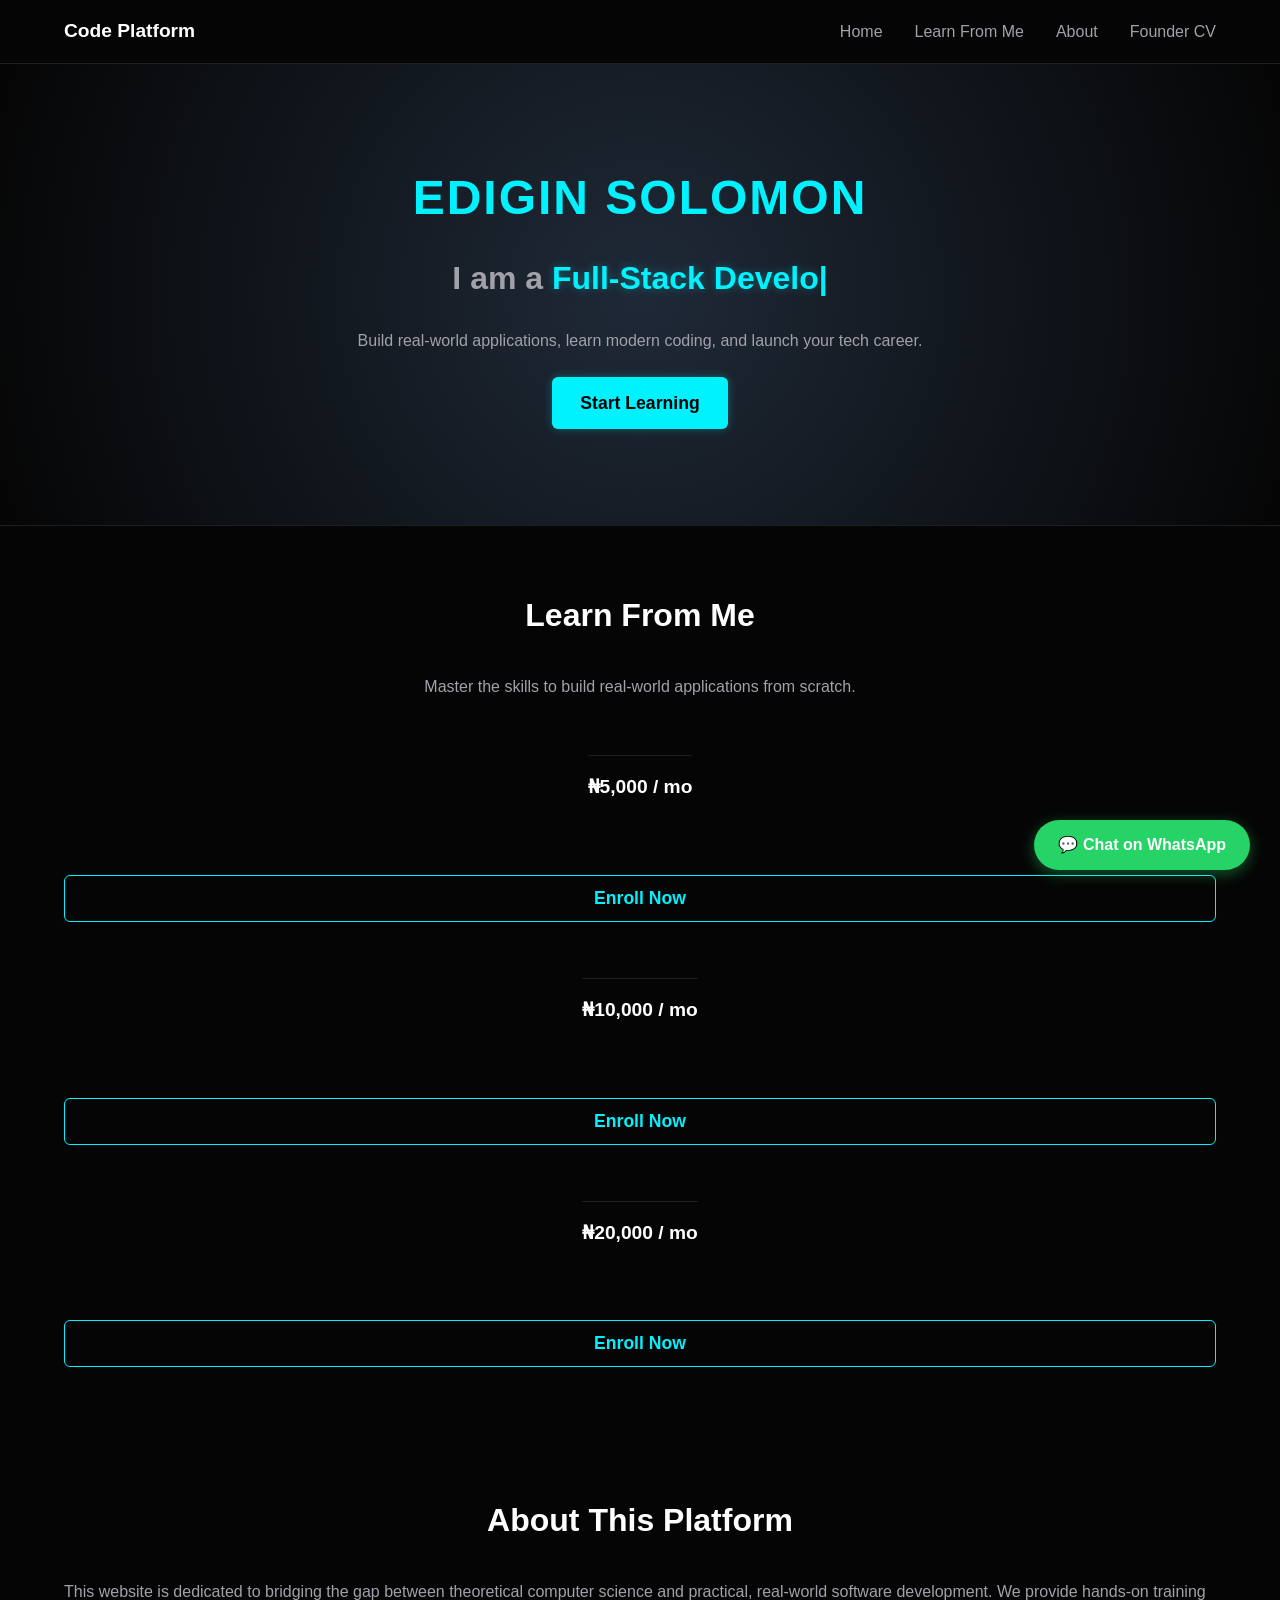
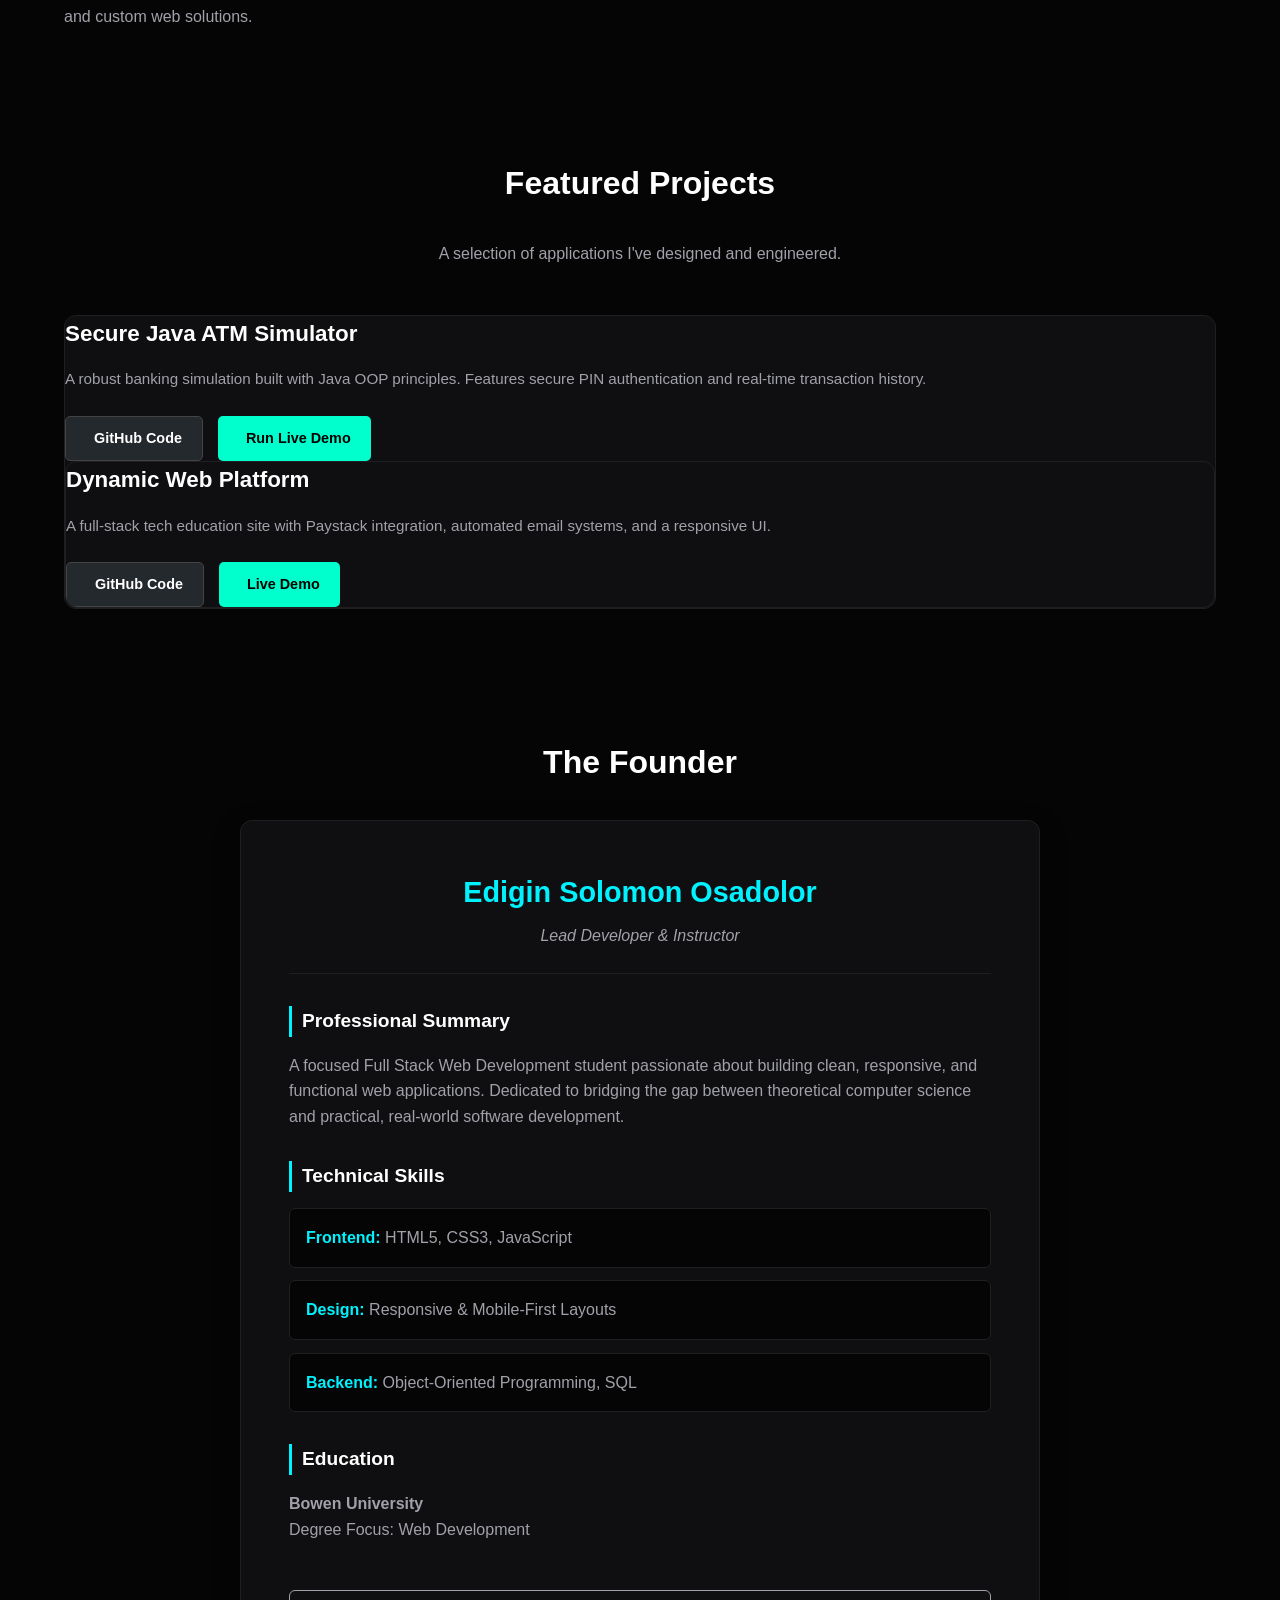
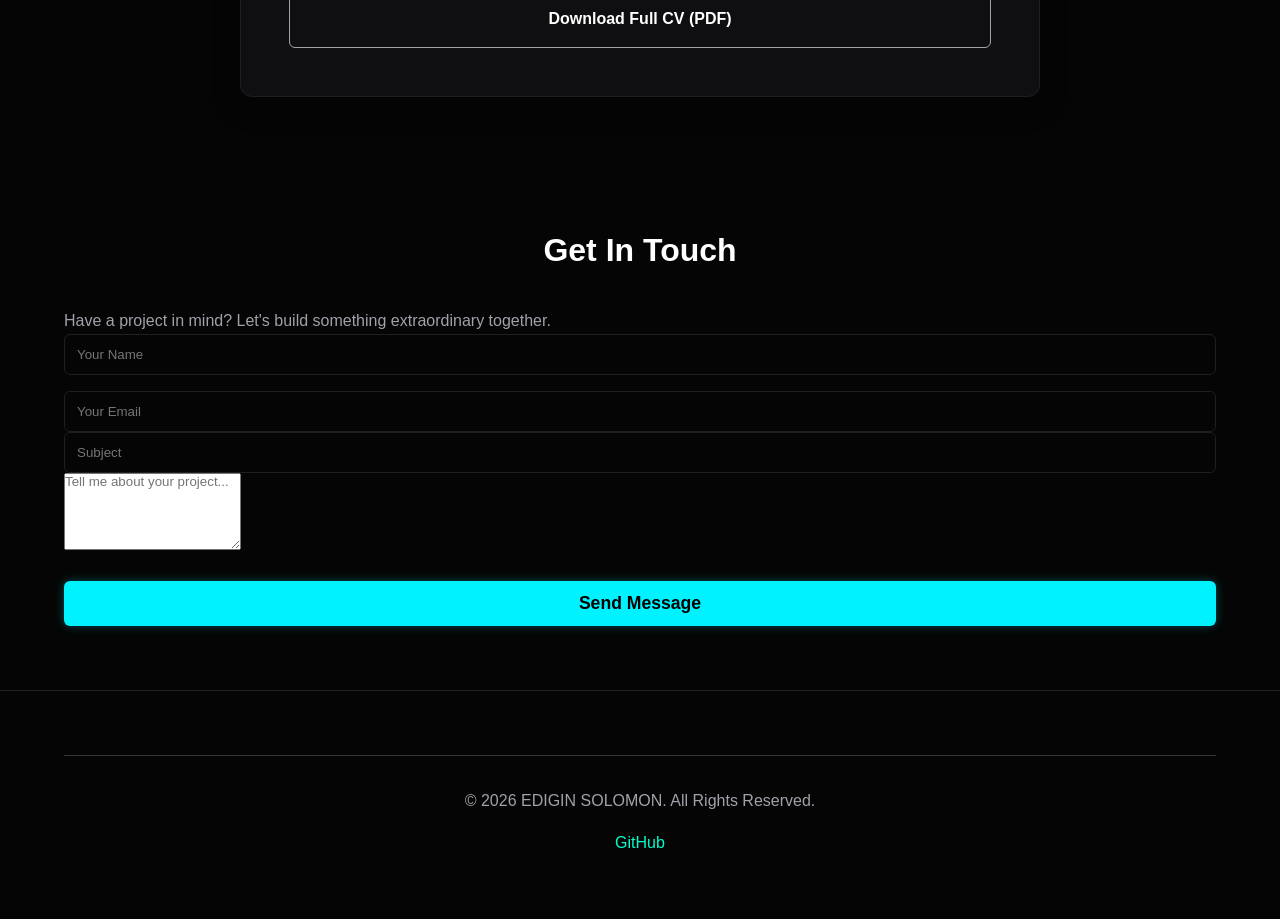
==== index.html @ 02c3dddf "Portfolio Complete - Final ATM Live Demo Link" ====
<!DOCTYPE html>
<html lang="en">
<head>
    <meta charset="UTF-8">
    <meta name="viewport" content="width=device-width, initial-scale=1.0">
    <title>Your Coding Business</title>
    <link rel="stylesheet" href="style.css">
    
    <link rel="manifest" href="manifest.json">
</head>
<body>

    <nav>
        <div class="logo">Code Platform</div>
        <ul class="nav-links">
            <li><a href="#home">Home</a></li>
            <li><a href="#learn">Learn From Me</a></li>
            <li><a href="#about-platform">About</a></li>
            <li><a href="#founder-cv">Founder CV</a></li>
        </ul>
    </nav>

    <main>
       <section id="home" class="hero">
            <h1 class="hero-title">EDIGIN SOLOMON</h1>
            <h2 class="hero-subtitle">I am a <span id="typewriter" class="neon-text"></span><span class="cursor">|</span></h2>
            
            <p>Build real-world applications, learn modern coding, and launch your tech career.</p>
            
            <a href="#learn" class="primary-btn">Start Learning</a>
        </section>
        <section id="learn">
            <h2>Learn From Me</h2>
            <p style="text-align: center; margin-bottom: 2rem; color: var(--text-main);">Master the skills to build real-world applications from scratch.</p>

            <div class="course-grid">
                <div class="course-details">
                    <span class="price">₦5,000 / mo</span>
                </div>
                <button class="enroll-btn" data-course="Frontend Foundations" data-price="₦5,000">Enroll Now</button>

                <div class="course-details">
                    <span class="price">₦10,000 / mo</span>
                </div>
                <button class="enroll-btn" data-course="JavaScript Logic" data-price="₦10,000">Enroll Now</button>

                <div class="course-details">
                    <span class="price">₦20,000 / mo</span>
                </div>
                <button class="enroll-btn" data-course="Java & Database Backend" data-price="₦20,000">Enroll Now</button>
            </div>
        </section>

        <section id="about-platform">
            <h2>About This Platform</h2>
            <p>This website is dedicated to bridging the gap between theoretical computer science and practical, real-world software development. We provide hands-on training and custom web solutions.</p>
        </section>
        <section id="projects">
            <h2>Featured Projects</h2>
            <p style="text-align: center; margin-bottom: 3rem; color: var(--text-main);">A selection of applications I've designed and engineered.</p>

            <div class="project-card">
    <div class="project-info">
        <h3>Secure Java ATM Simulator</h3>
        <p>A robust banking simulation built with Java OOP principles. Features secure PIN authentication and real-time transaction history.</p>
        
        <div class="project-buttons">
            <a href="https://github.com/kingofviolence214/atm-simulator" target="_blank" class="btn github-btn">
                <i class="fab fa-github"></i> GitHub Code
            </a>
            
             <a href="https://atm-simulator.eddysolo214.replit.app" target="_blank" class="btn demo-btn">
               <i class="fas fa-play"></i> Run Live Demo
             </a>
        </div>
    </div>

     <div class="project-card">
        
    <div class="project-info">
        <h3>Dynamic Web Platform</h3>
        <p>A full-stack tech education site with Paystack integration, automated email systems, and a responsive UI.</p>
        
        <div class="project-buttons">
            <a href="https://github.com/kingofviolence214/edigin-portfolio" target="_blank" class="btn github-btn">
                <i class="fab fa-github"></i> GitHub Code
            </a>
            
            <a href="https://kingofviolence214.github.io/edigin-portfolio" target="_blank" class="btn demo-btn">
                <i class="fas fa-external-link-alt"></i> Live Demo
            </a>
        </div>
    </div>
</div>
            </div>
        </section>
    <section id="founder-cv">
            <h2>The Founder</h2>
            
            <div class="cv-container">
                <div class="cv-header">
                    <h3>Edigin Solomon Osadolor</h3>
                    <p class="cv-title">Lead Developer & Instructor</p>
                </div>
                
                <div class="cv-content">
                    <div class="cv-section">
                        <h4>Professional Summary</h4>
                        <p>A focused Full Stack Web Development student passionate about building clean, responsive, and functional web applications. Dedicated to bridging the gap between theoretical computer science and practical, real-world software development.</p>
                    </div>
                    
                    <div class="cv-section">
                        <h4>Technical Skills</h4>
                        <ul class="skills-list">
                            <li><strong>Frontend:</strong> HTML5, CSS3, JavaScript</li>
                            <li><strong>Design:</strong> Responsive & Mobile-First Layouts</li>
                            <li><strong>Backend:</strong> Object-Oriented Programming, SQL</li>
                        </ul>
                    </div>
                    
                    <div class="cv-section">
                        <h4>Education</h4>
                        <p><strong>Bowen University</strong></p>
                        <p>Degree Focus: Web Development</p>
                    </div>
                </div>

                <a href="Edigin_Solomon_CV.pdf" download="Edigin_Solomon_CV.pdf" class="download-btn">Download Full CV (PDF)</a>
            </div>
        </section>
    </main>

    <div id="checkoutModal" class="modal">
        <div class="modal-content">
            <span class="close-btn">&times;</span>
            <h2>Complete Enrollment</h2>
            
            <div class="order-summary">
                <h3 id="modalCourseName">Course Name</h3>
                <p id="modalCoursePrice" class="modal-price">₦0 / mo</p>
            </div>

            <form id="checkoutForm">
                <input type="text" id="studentName" placeholder="Full Name" required>
                <input type="email" id="studentEmail" placeholder="Email Address" required>
                <input type="tel" id="studentPhone" placeholder="Phone Number" required>
                <button type="submit" class="pay-btn">Proceed to Payment</button>
            </form>
        </div>
    </div>

    <script src="https://js.paystack.co/v1/inline.js"></script>
    
    <script src="script.js"></script>
    <a href="https://wa.me/2347037617951" class="whatsapp-float" target="_blank">
        💬 Chat on WhatsApp
    </a>
    <section id="contact">
    <div class="contact-container">
        <h2>Get In Touch</h2>
        <p>Have a project in mind? Let's build something extraordinary together.</p>

                <form id="contact-form" action="https://formspree.io/f/mwvadlgw" method="POST">
                <input type="text" name="name" placeholder="Your Name" required>
                <input type="email" name="email" placeholder="Your Email" required>
            </div>
            <input type="text" name="subject" placeholder="Subject" required>
            <textarea name="message" rows="5" placeholder="Tell me about your project..." required></textarea>
            
            <button type="submit" class="primary-btn" style="width: 100%;">Send Message</button>
        </form>
    </div>
    </section>

     <footer>
     <div class="footer-content" style="text-align: center; padding: 2rem; border-top: 1px solid #333; margin-top: 2rem;">
        <p>© 2026 EDIGIN SOLOMON. All Rights Reserved.</p>
        <div class="social-links" style="margin-top: 1rem;">
            <a href="https://github.com/kingofviolence214" target="_blank" style="color: #00ffcc; text-decoration: none;">GitHub</a>
        </div>
    </div>
    </footer>
</body>
</html>
---- style.css ----
html {
    scroll-behavior: smooth;
}
/* --- 1. BASE SETTINGS & DARK MODE COLORS --- */
* {
    margin: 0;
    padding: 0;
    box-sizing: border-box;
    font-family: 'Segoe UI', Tahoma, Geneva, Verdana, sans-serif;
}

/* --- UPGRADED COLOR PALETTE --- */
:root {
    --bg-main: #050505;       /* Pure void black (sleeker than dark grey) */
    --bg-card: #0f0f11;       /* Very dark card background */
    --text-main: #a1a1aa;     /* Professional slate grey text */
    --text-head: #ffffff;     /* Crisp white */
    --accent: #00f2fe;        /* Striking Neon Cyan */
    --accent-glow: rgba(0, 242, 254, 0.3);
    --nav-bg: rgba(5, 5, 5, 0.8); /* See-through glass effect */
    --border: #1f1f22;        
}

/* --- TYPEWRITER & HERO STYLING --- */
.hero {
    background: radial-gradient(circle at top center, #111827 0%, var(--bg-main) 100%);
    text-align: left; /* Left align looks more premium than center */
    padding: 8rem 10%;
    border-bottom: 1px solid var(--border);
}

.hero-title {
    font-size: 4rem;
    letter-spacing: 2px;
    font-weight: 900;
    margin-bottom: 0.5rem;
}

.hero-subtitle {
    font-size: 2rem;
    color: var(--text-main);
    margin-bottom: 1.5rem;
}

.neon-text {
    color: var(--accent);
    text-shadow: 0 0 10px var(--accent-glow);
}

/* The Blinking Cursor */
.cursor {
    display: inline-block;
    color: var(--accent);
    background-color: transparent;
    animation: blink 1s step-end infinite;
}

@keyframes blink {
    0%, 100% { opacity: 1; }
    50% { opacity: 0; }
}

body {
    background-color: var(--bg-main);
    color: var(--text-main);
    line-height: 1.6;
}

h1, h2, h3 {
    color: var(--text-head);
}

/* --- 2. NAVIGATION BAR --- */
nav {
    display: flex;
    justify-content: space-between;
    align-items: center;
    background-color: var(--nav-bg);
    padding: 1rem 5%;
    position: sticky;
    top: 0;
    z-index: 100;
    border-bottom: 1px solid var(--border);
}

.logo {
    color: var(--text-head);
    font-weight: bold;
    font-size: 1.2rem;
}

.nav-links {
    list-style: none;
    display: flex;
    gap: 2rem;
}

.nav-links a {
    color: var(--text-main);
    text-decoration: none;
    font-weight: 500;
    transition: color 0.3s;
}

.nav-links a:hover {
    color: var(--accent);
}

/* --- 3. MAIN SECTIONS & HERO --- */
section {
    padding: 4rem 5%;
}

h2 {
    text-align: center;
    margin-bottom: 2rem;
    font-size: 2rem;
}

.hero {
    background: radial-gradient(circle at center, #1f2937 0%, var(--bg-main) 100%);
    text-align: center;
    padding: 6rem 5%;
    border-bottom: 1px solid var(--border);
}

.hero h1 {
    font-size: 3rem;
    margin-bottom: 1rem;
    color: var(--accent); /* Blue glowing text effect */
}

button {
    background-color: var(--accent);
    color: #000000; /* Dark text on bright button */
    font-weight: bold;
    border: none;
    padding: 12px 28px;
    font-size: 1.1rem;
    cursor: pointer;
    border-radius: 6px;
    margin-top: 1rem;
    transition: transform 0.2s;
}

button:hover {
    transform: scale(1.05); /* Button slightly grows when touched */
}

/* --- 4. COURSE CARDS --- */
.course-grid {
    display: flex;
    gap: 2rem;
    justify-content: center;
    flex-wrap: wrap; /* Allows cards to stack on small screens */
}

.course-card {
    background: var(--bg-card);
    padding: 2rem;
    border-radius: 12px;
    border: 1px solid var(--border);
    width: 45%;
    min-width: 300px;
    /* Smooth animation for the glow */
    transition: all 0.3s ease-in-out; 
}

/* The Virtual Glow Effect */
.course-card:hover {
    transform: translateY(-5px); /* Card lifts off the screen slightly */
    border-color: var(--accent);
    box-shadow: 0 0 15px var(--accent), 0 0 30px rgba(88, 166, 255, 0.2); 
}

.course-card:hover {
    border-color: var(--accent); /* Card lights up when hovered */
}

.course-card h3 {
    margin-bottom: 1rem;
    color: var(--accent);
}

/* --- 5. FOOTER & LEGAL DOCS --- */
footer {
    background-color: var(--nav-bg);
    text-align: center;
    padding: 2rem 5%;
    border-top: 1px solid var(--border);
}

.footer-links a {
    color: var(--text-main);
    text-decoration: none;
    margin: 0 10px;
    font-size: 0.9rem;
}

.legal-doc {
    max-width: 800px;
    margin: 0 auto;
    background: var(--bg-card);
    padding: 3rem;
    border-radius: 8px;
    border: 1px solid var(--border);
}

.legal-doc h3 {
    margin-top: 2rem;
    margin-bottom: 0.5rem;
    color: var(--text-head);
}
/* --- COURSE CARD EXTRAS --- */
.badge {
    background-color: #2ea043; /* Green for beginner */
    color: white;
    padding: 4px 12px;
    border-radius: 20px;
    font-size: 0.8rem;
    font-weight: bold;
    display: inline-block;
    margin-bottom: 1rem;
}

.badge.intermediate { background-color: #d29922; /* Yellow/Orange */ }
.badge.advanced { background-color: #f85149; /* Red */ }

.course-details {
    display: flex;
    justify-content: center; /* This centers the price */
    align-items: center;
    margin-top: 1.5rem;
    margin-bottom: 1.5rem;
    border-top: 1px solid var(--border);
    padding-top: 1rem;
}

.price {
    color: var(--text-head);
    font-weight: bold;
    font-size: 1.2rem;
}

.enroll-btn {
    width: 100%;
    background-color: transparent;
    border: 1px solid var(--accent);
    color: var(--accent);
}
.enroll-btn {
    width: 100%;
    background-color: transparent;
    border: 1px solid var(--accent);
    color: var(--accent);
    transition: all 0.2s ease;
}

.enroll-btn:hover {
    background-color: var(--accent);
    color: #000;
    box-shadow: 0 0 10px var(--accent);
}

/* Makes the button shrink slightly when clicked */
.enroll-btn:active {
    transform: scale(0.95);
}
/* --- 6. MOBILE APP DESIGN (The Magic Trick) --- */
/* --- FOUNDER CV SECTION --- */
.cv-container {
    background: var(--bg-card);
    border: 1px solid var(--border);
    border-radius: 12px;
    padding: 3rem;
    max-width: 800px;
    margin: 0 auto;
    box-shadow: 0 10px 30px rgba(0,0,0,0.2);
}

.cv-header {
    text-align: center;
    margin-bottom: 2rem;
    border-bottom: 1px solid var(--border);
    padding-bottom: 1.5rem;
}

.cv-header h3 {
    font-size: 1.8rem;
    color: var(--accent);
    margin-bottom: 0.5rem;
}

.cv-title {
    color: var(--text-main);
    font-style: italic;
}

.cv-section {
    margin-bottom: 2rem;
}

.cv-section h4 {
    color: var(--text-head);
    margin-bottom: 1rem;
    font-size: 1.2rem;
    border-left: 3px solid var(--accent);
    padding-left: 10px;
}

.skills-list {
    list-style-type: none;
}

.skills-list li {
    background: var(--bg-main);
    margin-bottom: 0.8rem;
    padding: 1rem;
    border-radius: 6px;
    border: 1px solid var(--border);
}

.skills-list strong {
    color: var(--accent);
}

.download-btn {
    display: block;
    text-align: center;
    background-color: transparent;
    color: var(--text-head);
    border: 1px solid var(--text-main);
    padding: 15px;
    text-decoration: none;
    border-radius: 6px;
    margin-top: 3rem;
    transition: all 0.3s;
    font-weight: bold;
}

.download-btn:hover {
    background-color: var(--text-main);
    color: var(--bg-main);
}
/* --- FEATURED PROJECTS --- */
.project-grid {
    display: grid;
    grid-template-columns: repeat(auto-fit, minmax(300px, 1fr));
    gap: 2rem;
    max-width: 1000px;
    margin: 0 auto;
}

.project-card {
    background: var(--bg-card);
    border: 1px solid var(--border);
    border-radius: 12px;
    display: flex;
    flex-direction: column;
    justify-content: space-between;
    transition: all 0.3s ease;
    overflow: hidden;
}

.project-card:hover {
    border-color: var(--accent);
    transform: translateY(-5px);
    box-shadow: 0 10px 30px rgba(0, 242, 254, 0.1);
}

.project-content {
    padding: 2rem;
}

.project-card h3 {
    font-size: 1.4rem;
    color: var(--text-head);
    margin-bottom: 1rem;
}

.project-card p {
    color: var(--text-main);
    font-size: 0.95rem;
    margin-bottom: 1.5rem;
}

/* The Tech Stack Pills */
.tech-tags {
    display: flex;
    flex-wrap: wrap;
    gap: 0.5rem;
}

.tag {
    background: rgba(0, 242, 254, 0.1);
    color: var(--accent);
    padding: 4px 10px;
    border-radius: 20px;
    font-size: 0.8rem;
    font-weight: bold;
    border: 1px solid rgba(0, 242, 254, 0.2);
}

/* Action Buttons at the Bottom of Cards */
.project-links {
    display: flex;
    border-top: 1px solid var(--border);
}

.project-links a {
    flex: 1;
    text-align: center;
    padding: 1rem;
    text-decoration: none;
    font-weight: bold;
    font-size: 0.9rem;
    transition: all 0.2s ease;
}

.btn-outline {
    color: var(--text-main);
    background: transparent;
    border-right: 1px solid var(--border);
}

.btn-outline:hover {
    color: var(--text-head);
    background: rgba(255, 255, 255, 0.05);
}

.btn-solid {
    color: #000;
    background: var(--accent);
}

.btn-solid:hover {
    background: #00d2df;
}
@media (max-width: 768px) {
    nav {
        position: fixed;
        bottom: 0;
        top: auto;
        width: 100%;
        justify-content: center;
        padding: 1.2rem;
        border-bottom: none;
        border-top: 1px solid var(--border);
    }

    .logo { display: none; }

    .nav-links { 
        width: 100%;
        justify-content: space-around;
        gap: 0;
    }

    .nav-links a {
        font-size: 0.85rem;
        display: flex;
        flex-direction: column;
        align-items: center;
    }

    body { padding-bottom: 80px; }
}
/* --- CHECKOUT MODAL STYLING --- */
.modal {
    display: none; /* Hidden by default */
    position: fixed;
    top: 0;
    left: 0;
    width: 100%;
    height: 100%;
    background-color: rgba(0, 0, 0, 0.8); /* Dim the background */
    z-index: 1000; /* Sit on top of everything */
    justify-content: center;
    align-items: center;
}

.modal-content {
    background-color: var(--bg-card);
    padding: 2rem;
    border-radius: 12px;
    width: 90%;
    max-width: 400px;
    border: 1px solid var(--accent);
    position: relative;
    box-shadow: 0 10px 30px rgba(0,0,0,0.5);
}

.close-btn {
    position: absolute;
    top: 15px;
    right: 20px;
    font-size: 1.5rem;
    color: var(--text-main);
    cursor: pointer;
}

.close-btn:hover { color: var(--accent); }

.order-summary {
    background-color: var(--bg-main);
    padding: 1rem;
    border-radius: 6px;
    margin-bottom: 1.5rem;
    text-align: center;
    border: 1px solid var(--border);
}

.modal-price {
    color: var(--accent);
    font-size: 1.5rem;
    font-weight: bold;
    margin-top: 0.5rem;
}

form {
    display: flex;
    flex-direction: column;
    gap: 1rem;
}

input {
    width: 100%;
    padding: 12px;
    background-color: var(--bg-main);
    border: 1px solid var(--border);
    color: var(--text-main);
    border-radius: 6px;
}

input:focus {
    outline: none;
    border-color: var(--accent);
}

.pay-btn {
    background-color: #2ea043; /* Green for payment */
    color: white;
    width: 100%;
}

.pay-btn:hover { background-color: #238636; }
/* --- FLOATING WHATSAPP BUTTON --- */
.whatsapp-float {
    position: fixed;
    bottom: 30px;
    right: 30px;
    background-color: #25d366; /* Official WhatsApp Green */
    color: #fff;
    border-radius: 50px;
    padding: 12px 24px;
    font-weight: bold;
    text-decoration: none;
    box-shadow: 0 4px 15px rgba(37, 211, 102, 0.4);
    z-index: 1000;
    transition: transform 0.3s ease;
}

.whatsapp-float:hover {
    transform: translateY(-5px);
}
/* --- PRIMARY BUTTON STYLING --- */
.primary-btn {
    display: inline-block;
    background-color: var(--accent);
    color: #000000;
    font-weight: bold;
    text-decoration: none;
    padding: 12px 28px;
    font-size: 1.1rem;
    border-radius: 6px;
    margin-top: 1.5rem;
    transition: all 0.3s ease;
    box-shadow: 0 0 10px var(--accent-glow);
}

.primary-btn:hover {
    transform: translateY(-3px);
    box-shadow: 0 0 20px var(--accent);
}
.project-buttons {
    display: flex;
    gap: 15px;
    margin-top: 20px;
    flex-wrap: wrap;
}

.btn {
    padding: 10px 20px;
    border-radius: 5px;
    text-decoration: none;
    font-weight: 600;
    font-size: 0.9rem;
    transition: all 0.3s ease;
    display: inline-flex;
    align-items: center;
    gap: 8px;
}

/* GitHub Button: Subtle and professional */
.github-btn {
    background: #24292e;
    color: #ffffff;
    border: 1px solid #444;
}

.github-btn:hover {
    background: #444;
    transform: translateY(-2px);
}

/* Live Demo Button: Bright and "Dynamic" */
.demo-btn {
    background: #00ffcc; /* Your Neon Cyan */
    color: #000;
}

.demo-btn:hover {
    background: #00cca3;
    box-shadow: 0 0 15px rgba(0, 255, 204, 0.4);
    transform: translateY(-2px);
}
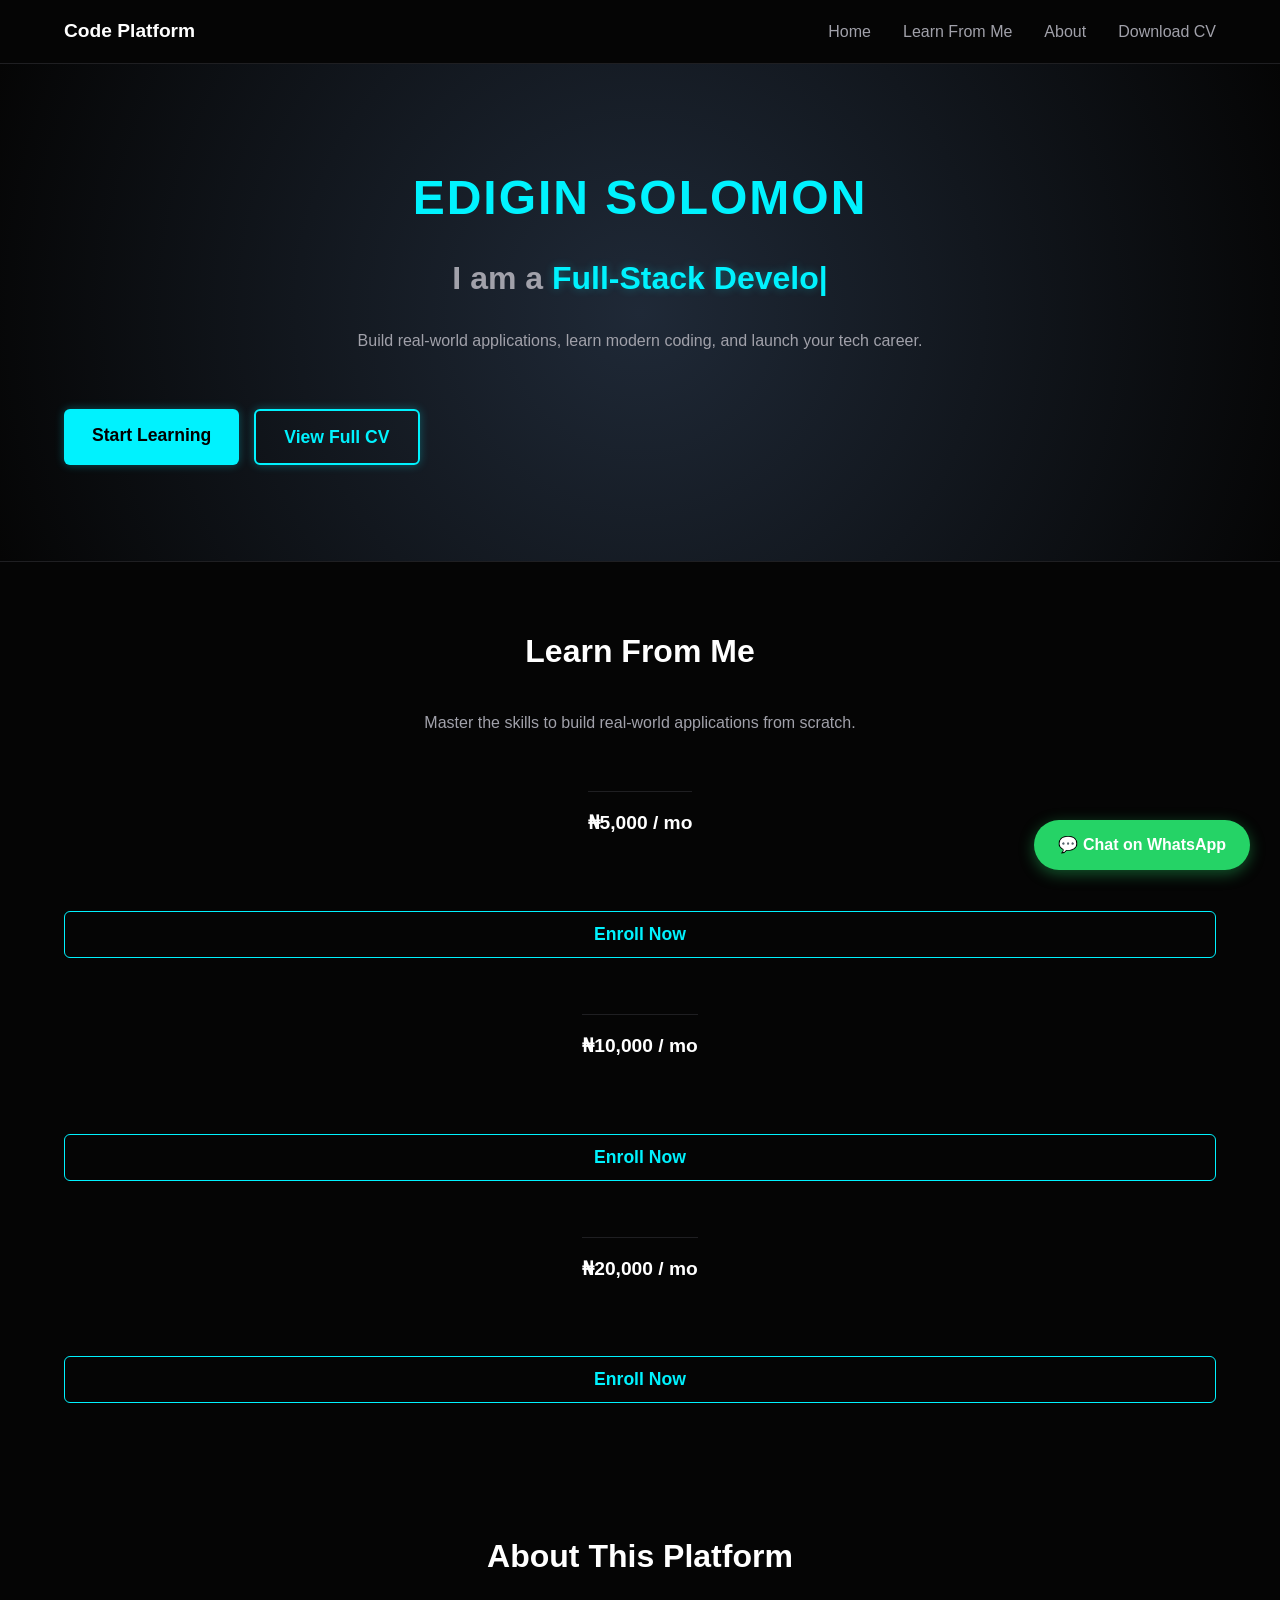
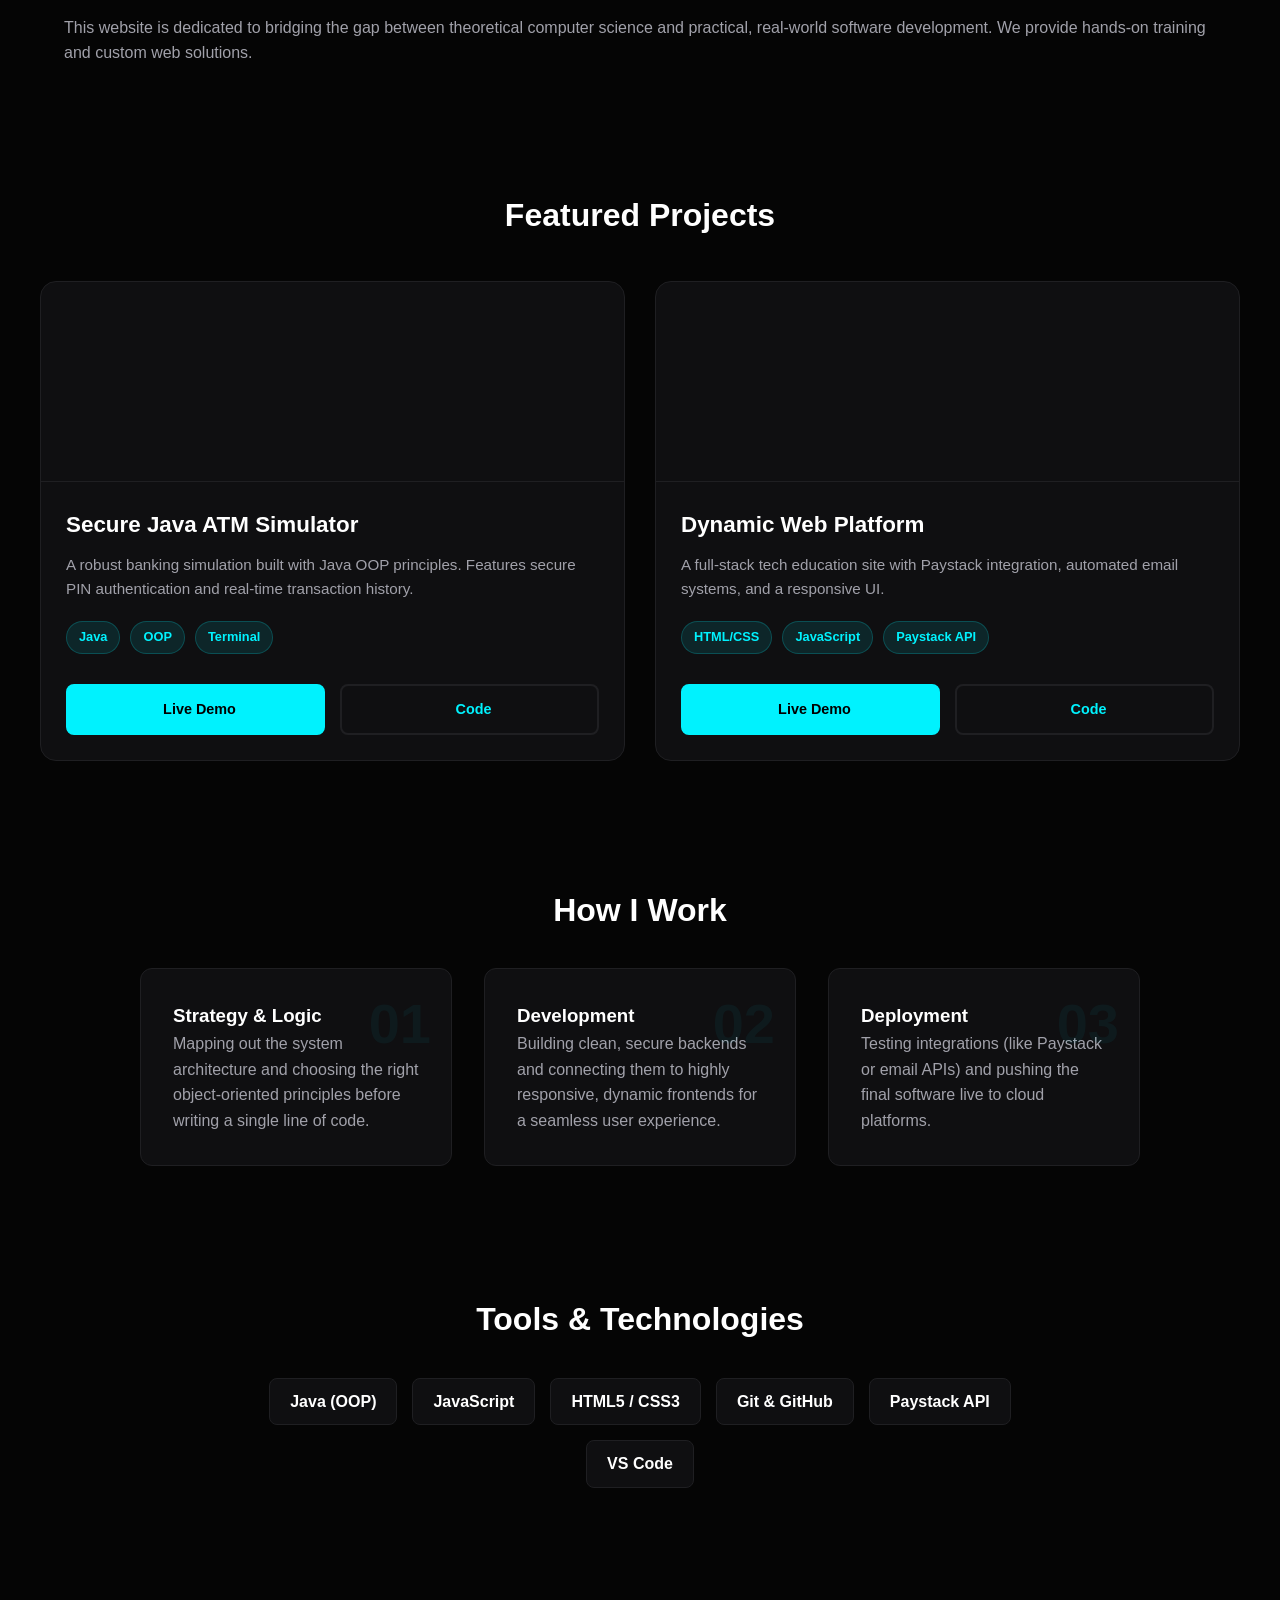
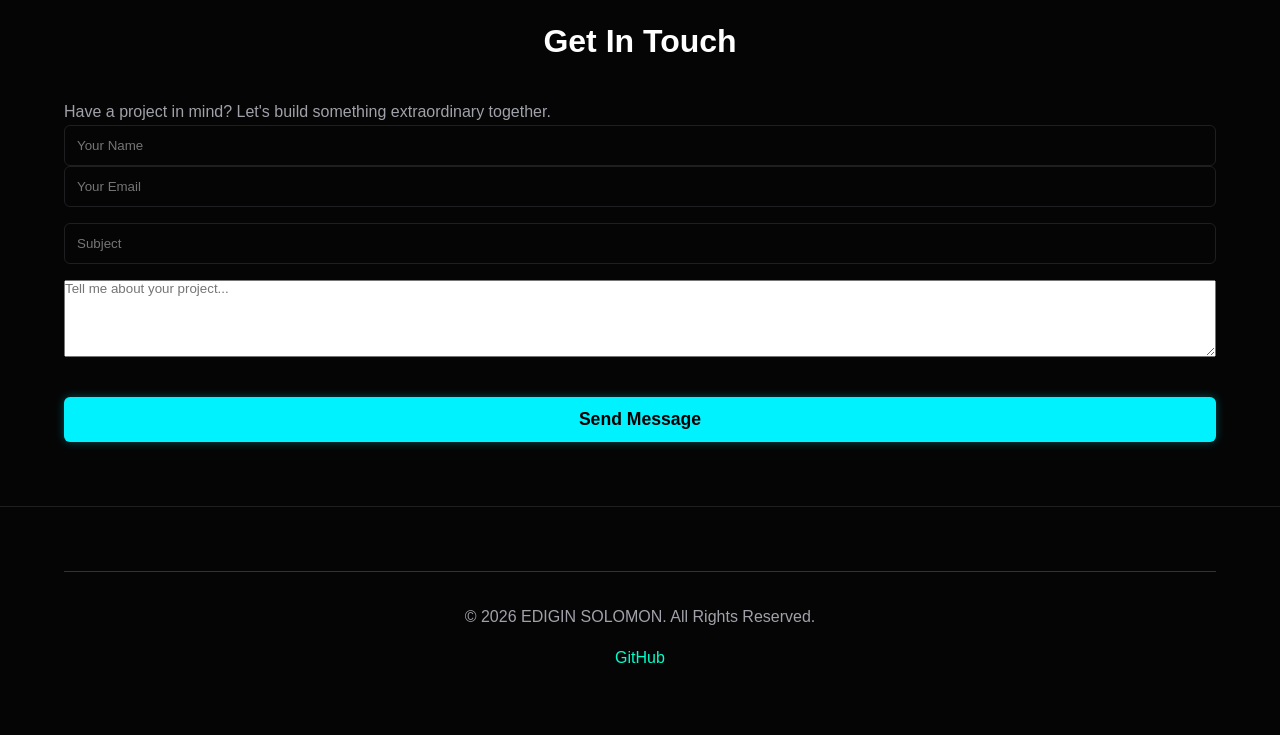
==== commit 8b3b3b5d: "Added Google Analytics tracking" ====
--- a/index.html
+++ b/index.html
@@ -3,10 +3,28 @@
 <head>
     <meta charset="UTF-8">
     <meta name="viewport" content="width=device-width, initial-scale=1.0">
-    <title>Your Coding Business</title>
+    
+    <title>Edigin Solomon | Code Platform</title>
+    <meta name="description" content="Full-Stack Developer portfolio. Explore my Java applications, dynamic web platforms, and software engineering projects.">
+    
+    <meta property="og:type" content="website">
+    <meta property="og:url" content="https://kingofviolence214.github.io/edigin-portfolio/">
+    <meta property="og:title" content="Edigin Solomon | Software Developer">
+    <meta property="og:description" content="Explore my Java applications, dynamic web platforms, and software engineering projects.">
+    <meta property="og:image" content="https://images.unsplash.com/photo-1555066931-4365d14bab8c?q=80&w=1200&auto=format&fit=crop">
+
+    <link rel="icon" href="data:image/svg+xml,<svg xmlns='http://www.w3.org/2000/svg' viewBox='0 0 100 100'><circle cx='50' cy='50' r='40' fill='%2300f2fe'/></svg>">
+    
     <link rel="stylesheet" href="style.css">
-    
     <link rel="manifest" href="manifest.json">
+    <script async src="https://www.googletagmanager.com/gtag/js?id=G-T7C2FEV1D1"></script>
+    <script>
+      window.dataLayer = window.dataLayer || [];
+      function gtag(){dataLayer.push(arguments);}
+      gtag('js', new Date());
+
+      gtag('config', 'G-T7C2FEV1D1');
+    </script>
 </head>
 <body>
 
@@ -16,7 +34,7 @@
             <li><a href="#home">Home</a></li>
             <li><a href="#learn">Learn From Me</a></li>
             <li><a href="#about-platform">About</a></li>
-            <li><a href="#founder-cv">Founder CV</a></li>
+           <li><a href="Edigin_Solomon_CV.pdf" target="_blank">Download CV</a></li>
         </ul>
     </nav>
 
@@ -27,7 +45,13 @@
             
             <p>Build real-world applications, learn modern coding, and launch your tech career.</p>
             
-            <a href="#learn" class="primary-btn">Start Learning</a>
+            <div style="display: flex; gap: 15px; margin-top: 2rem;">
+    <a href="#learn" class="primary-btn">Start Learning</a>
+    
+    <a href="Edigin_Solomon_CV.pdf" target="_blank" class="primary-btn" style="background: transparent; color: var(--accent); border: 2px solid var(--accent);">
+        View Full CV
+    </a>
+</div>
         </section>
         <section id="learn">
             <h2>Learn From Me</h2>
@@ -55,80 +79,90 @@
             <h2>About This Platform</h2>
             <p>This website is dedicated to bridging the gap between theoretical computer science and practical, real-world software development. We provide hands-on training and custom web solutions.</p>
         </section>
-        <section id="projects">
-            <h2>Featured Projects</h2>
-            <p style="text-align: center; margin-bottom: 3rem; color: var(--text-main);">A selection of applications I've designed and engineered.</p>
-
-            <div class="project-card">
-    <div class="project-info">
-        <h3>Secure Java ATM Simulator</h3>
-        <p>A robust banking simulation built with Java OOP principles. Features secure PIN authentication and real-time transaction history.</p>
-        
-        <div class="project-buttons">
-            <a href="https://github.com/kingofviolence214/atm-simulator" target="_blank" class="btn github-btn">
-                <i class="fab fa-github"></i> GitHub Code
-            </a>
-            
-             <a href="https://atm-simulator.eddysolo214.replit.app" target="_blank" class="btn demo-btn">
-               <i class="fas fa-play"></i> Run Live Demo
-             </a>
+      <section id="projects" style="padding: 60px 20px;">
+    <h2 style="text-align: center; margin-bottom: 40px;">Featured Projects</h2>
+
+    <div class="project-grid">
+        <div class="project-card">
+            <div class="project-image" style="background: url('https://images.unsplash.com/photo-1563013544-824ae1b704d3?q=80&w=600&auto=format&fit=crop') center/cover;"></div>
+            <div class="project-content">
+                <h3>Secure Java ATM Simulator</h3>
+                <p>A robust banking simulation built with Java OOP principles. Features secure PIN authentication and real-time transaction history.</p>
+                
+                <div class="tech-tags">
+                    <span class="tag">Java</span>
+                    <span class="tag">OOP</span>
+                    <span class="tag">Terminal</span>
+                </div>
+                
+                <div class="project-buttons">
+                    <a href="https://atm-simulator.eddysolo214.replit.app" target="_blank" class="btn btn-solid">
+                        <i class="fas fa-eye"></i> Live Demo
+                    </a>
+                    <a href="https://github.com/kingofviolence214/atm-simulator" target="_blank" class="btn btn-outline">
+                        <i class="fab fa-github"></i> Code
+                    </a>
+                </div>
+            </div>
+        </div>
+
+        <div class="project-card">
+            <div class="project-image" style="background: url('https://images.unsplash.com/photo-1555066931-4365d14bab8c?q=80&w=600&auto=format&fit=crop') center/cover;"></div>
+            
+            <div class="project-content">
+                <h3>Dynamic Web Platform</h3>
+                <p>A full-stack tech education site with Paystack integration, automated email systems, and a responsive UI.</p>
+                
+                <div class="tech-tags">
+                    <span class="tag">HTML/CSS</span>
+                    <span class="tag">JavaScript</span>
+                    <span class="tag">Paystack API</span>
+                </div>
+                
+                <div class="project-buttons">
+                    <a href="https://kingofviolence214.github.io/edigin-portfolio" target="_blank" class="btn btn-solid">
+                        <i class="fas fa-eye"></i> Live Demo
+                    </a>
+                    <a href="https://github.com/kingofviolence214/edigin-portfolio" target="_blank" class="btn btn-outline">
+                        <i class="fab fa-github"></i> Code
+                    </a>
+                </div>
+            </div>
         </div>
     </div>
-
-     <div class="project-card">
-        
-    <div class="project-info">
-        <h3>Dynamic Web Platform</h3>
-        <p>A full-stack tech education site with Paystack integration, automated email systems, and a responsive UI.</p>
-        
-        <div class="project-buttons">
-            <a href="https://github.com/kingofviolence214/edigin-portfolio" target="_blank" class="btn github-btn">
-                <i class="fab fa-github"></i> GitHub Code
-            </a>
-            
-            <a href="https://kingofviolence214.github.io/edigin-portfolio" target="_blank" class="btn demo-btn">
-                <i class="fas fa-external-link-alt"></i> Live Demo
-            </a>
-        </div>
-    </div>
-</div>
-            </div>
-        </section>
-    <section id="founder-cv">
-            <h2>The Founder</h2>
-            
-            <div class="cv-container">
-                <div class="cv-header">
-                    <h3>Edigin Solomon Osadolor</h3>
-                    <p class="cv-title">Lead Developer & Instructor</p>
-                </div>
-                
-                <div class="cv-content">
-                    <div class="cv-section">
-                        <h4>Professional Summary</h4>
-                        <p>A focused Full Stack Web Development student passionate about building clean, responsive, and functional web applications. Dedicated to bridging the gap between theoretical computer science and practical, real-world software development.</p>
-                    </div>
-                    
-                    <div class="cv-section">
-                        <h4>Technical Skills</h4>
-                        <ul class="skills-list">
-                            <li><strong>Frontend:</strong> HTML5, CSS3, JavaScript</li>
-                            <li><strong>Design:</strong> Responsive & Mobile-First Layouts</li>
-                            <li><strong>Backend:</strong> Object-Oriented Programming, SQL</li>
-                        </ul>
-                    </div>
-                    
-                    <div class="cv-section">
-                        <h4>Education</h4>
-                        <p><strong>Bowen University</strong></p>
-                        <p>Degree Focus: Web Development</p>
-                    </div>
-                </div>
-
-                <a href="Edigin_Solomon_CV.pdf" download="Edigin_Solomon_CV.pdf" class="download-btn">Download Full CV (PDF)</a>
-            </div>
-        </section>
-    </main>
+</section>
+         <section id="how-i-work" class="reveal">
+            <h2>How I Work</h2>
+            <div class="process-grid">
+                <div class="process-step">
+                    <div class="step-number">01</div>
+                    <h3>Strategy & Logic</h3>
+                    <p>Mapping out the system architecture and choosing the right object-oriented principles before writing a single line of code.</p>
+                </div>
+                <div class="process-step">
+                    <div class="step-number">02</div>
+                    <h3>Development</h3>
+                    <p>Building clean, secure backends and connecting them to highly responsive, dynamic frontends for a seamless user experience.</p>
+                </div>
+                <div class="process-step">
+                    <div class="step-number">03</div>
+                    <h3>Deployment</h3>
+                    <p>Testing integrations (like Paystack or email APIs) and pushing the final software live to cloud platforms.</p>
+                </div>
+            </div>
+        </section>
+
+        <section id="tools" class="reveal">
+            <h2>Tools & Technologies</h2>
+            <div class="tools-container">
+                <span class="tool-badge">Java (OOP)</span>
+                <span class="tool-badge">JavaScript</span>
+                <span class="tool-badge">HTML5 / CSS3</span>
+                <span class="tool-badge">Git & GitHub</span>
+                <span class="tool-badge">Paystack API</span>
+                <span class="tool-badge">VS Code</span>
+            </div>
+        </section>
 
     <div id="checkoutModal" class="modal">
         <div class="modal-content">
@@ -155,22 +189,23 @@
     <a href="https://wa.me/2347037617951" class="whatsapp-float" target="_blank">
         💬 Chat on WhatsApp
     </a>
-    <section id="contact">
-    <div class="contact-container">
-        <h2>Get In Touch</h2>
-        <p>Have a project in mind? Let's build something extraordinary together.</p>
+   <section id="contact">
+            <div class="contact-container">
+                <h2>Get In Touch</h2>
+                <p>Have a project in mind? Let's build something extraordinary together.</p>
 
                 <form id="contact-form" action="https://formspree.io/f/mwvadlgw" method="POST">
-                <input type="text" name="name" placeholder="Your Name" required>
-                <input type="email" name="email" placeholder="Your Email" required>
-            </div>
-            <input type="text" name="subject" placeholder="Subject" required>
-            <textarea name="message" rows="5" placeholder="Tell me about your project..." required></textarea>
-            
-            <button type="submit" class="primary-btn" style="width: 100%;">Send Message</button>
-        </form>
-    </div>
-    </section>
+                    <div class="input-group">
+                        <input type="text" name="name" placeholder="Your Name" required>
+                        <input type="email" name="email" placeholder="Your Email" required>
+                    </div>
+                    <input type="text" name="subject" placeholder="Subject" required>
+                    <textarea name="message" rows="5" placeholder="Tell me about your project..." required></textarea>
+                    
+                    <button type="submit" class="primary-btn" style="width: 100%;">Send Message</button>
+                </form>
+            </div>
+        </section>
 
      <footer>
      <div class="footer-content" style="text-align: center; padding: 2rem; border-top: 1px solid #333; margin-top: 2rem;">
--- a/style.css
+++ b/style.css
@@ -623,4 +623,187 @@
     background: #00cca3;
     box-shadow: 0 0 15px rgba(0, 255, 204, 0.4);
     transform: translateY(-2px);
+}
+/* --- NEW GRID PROJECT STYLING (YOUR CYAN THEME) --- */
+.project-grid {
+    display: grid;
+    grid-template-columns: repeat(auto-fit, minmax(320px, 1fr));
+    gap: 30px;
+    max-width: 1200px;
+    margin: 0 auto;
+}
+
+.project-card {
+    background-color: var(--bg-card); /* Back to your dark void theme */
+    border-radius: 16px;
+    overflow: hidden;
+    display: flex;
+    flex-direction: column;
+    border: 1px solid var(--border);
+    transition: all 0.3s ease;
+}
+
+.project-card:hover {
+    border-color: var(--accent);
+    transform: translateY(-5px);
+    box-shadow: 0 10px 30px var(--accent-glow);
+}
+
+.project-image {
+    height: 200px;
+    width: 100%;
+    border-bottom: 1px solid var(--border);
+}
+
+.project-content {
+    padding: 25px;
+    display: flex;
+    flex-direction: column;
+    flex-grow: 1;
+}
+
+.project-content h3 {
+    font-size: 1.4rem;
+    margin-bottom: 10px;
+    color: var(--text-head);
+}
+
+.project-content p {
+    color: var(--text-main);
+    font-size: 0.95rem;
+    line-height: 1.6;
+    margin-bottom: 20px;
+}
+
+/* The Tech Tags - Back to your Neon Cyan */
+.tech-tags {
+    display: flex;
+    flex-wrap: wrap;
+    gap: 10px;
+    margin-bottom: 30px;
+}
+
+.tag {
+    background: rgba(0, 242, 254, 0.1);
+    color: var(--accent);
+    padding: 5px 12px;
+    border-radius: 20px;
+    font-size: 0.8rem;
+    font-weight: bold;
+    border: 1px solid rgba(0, 242, 254, 0.2);
+}
+
+/* The Buttons - Back to your Neon Cyan */
+.project-buttons {
+    display: flex;
+    gap: 15px;
+    margin-top: auto; 
+}
+
+.project-buttons .btn {
+    flex: 1; 
+    padding: 12px;
+    text-align: center;
+    border-radius: 8px;
+    font-weight: bold;
+    text-decoration: none;
+    font-size: 0.9rem;
+    display: flex;
+    justify-content: center;
+    align-items: center;
+    gap: 8px;
+    transition: 0.3s;
+}
+
+/* Solid Cyan Button */
+.btn-solid {
+    background-color: var(--accent);
+    color: #000;
+    border: 2px solid var(--accent);
+}
+
+.btn-solid:hover {
+    background-color: #00d2df;
+    border-color: #00d2df;
+}
+
+/* Outlined Cyan Button */
+.btn-outline {
+    background-color: transparent;
+    color: var(--accent);
+    border: 2px solid var(--border);
+}
+
+.btn-outline:hover {
+    border-color: var(--accent);
+}
+/* --- HOW I WORK & TOOLS STYLING --- */
+.process-grid {
+    display: grid;
+    grid-template-columns: repeat(auto-fit, minmax(250px, 1fr));
+    gap: 2rem;
+    max-width: 1000px;
+    margin: 0 auto;
+}
+
+.process-step {
+    background: var(--bg-card);
+    padding: 2rem;
+    border: 1px solid var(--border);
+    border-radius: 12px;
+    position: relative;
+    transition: 0.3s;
+}
+
+.process-step:hover {
+    border-color: var(--accent);
+    transform: translateY(-5px);
+    box-shadow: 0 10px 30px var(--accent-glow);
+}
+
+.step-number {
+    font-size: 3.5rem;
+    font-weight: 900;
+    color: rgba(0, 242, 254, 0.05); /* Very faint cyan in the background */
+    position: absolute;
+    top: 10px;
+    right: 20px;
+}
+
+.tools-container {
+    display: flex;
+    flex-wrap: wrap;
+    justify-content: center;
+    gap: 15px;
+    max-width: 800px;
+    margin: 0 auto;
+}
+
+.tool-badge {
+    padding: 10px 20px;
+    background: var(--bg-card);
+    border: 1px solid var(--border);
+    color: var(--text-head);
+    border-radius: 8px;
+    font-weight: bold;
+    transition: 0.3s;
+}
+
+.tool-badge:hover {
+    background: transparent;
+    border-color: var(--accent);
+    color: var(--accent);
+    box-shadow: 0 0 15px var(--accent-glow);
+}
+
+/* --- SCROLL ANIMATION (THE MAGIC) --- */
+.reveal {
+    opacity: 0;
+    transform: translateY(40px); /* Pushes it down slightly */
+    transition: all 0.8s ease-out;
+}
+
+.reveal.active {
+    opacity: 1;
+    transform: translateY(0); /* Slides up into place */
 }
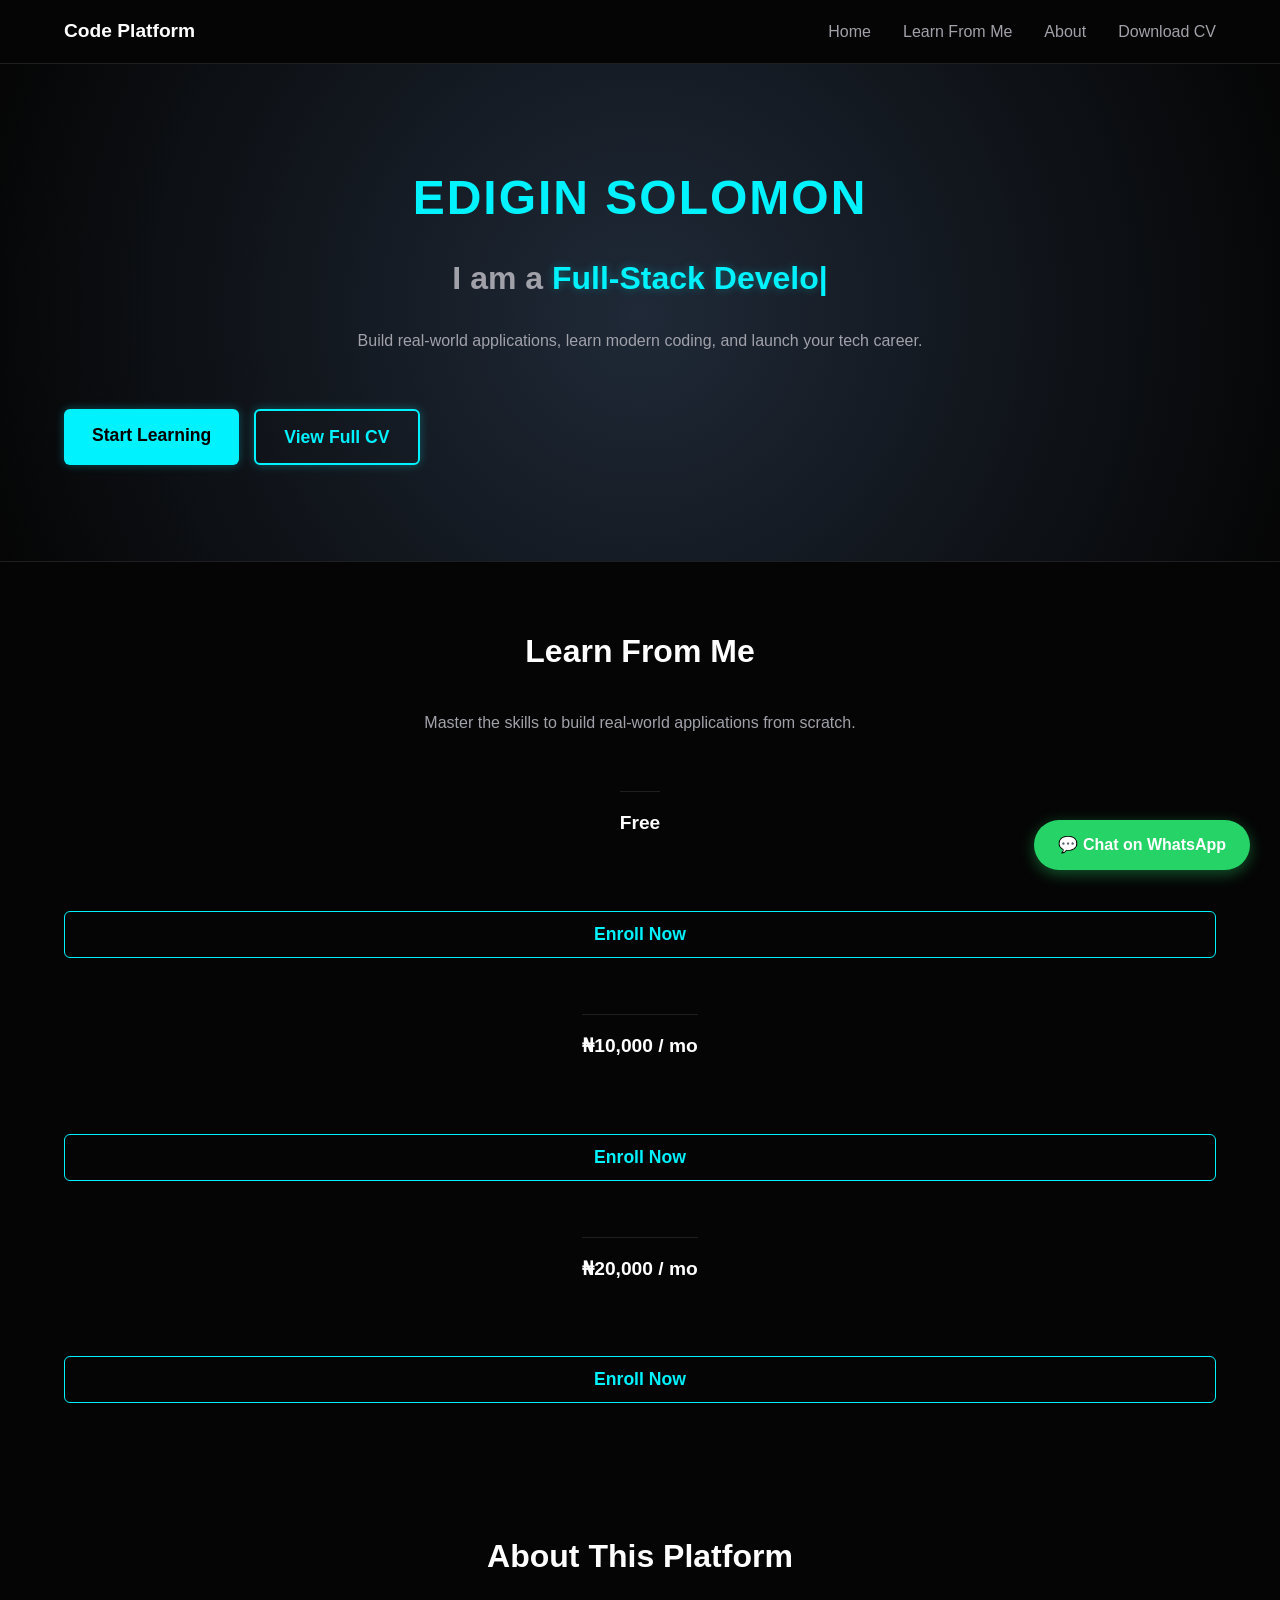
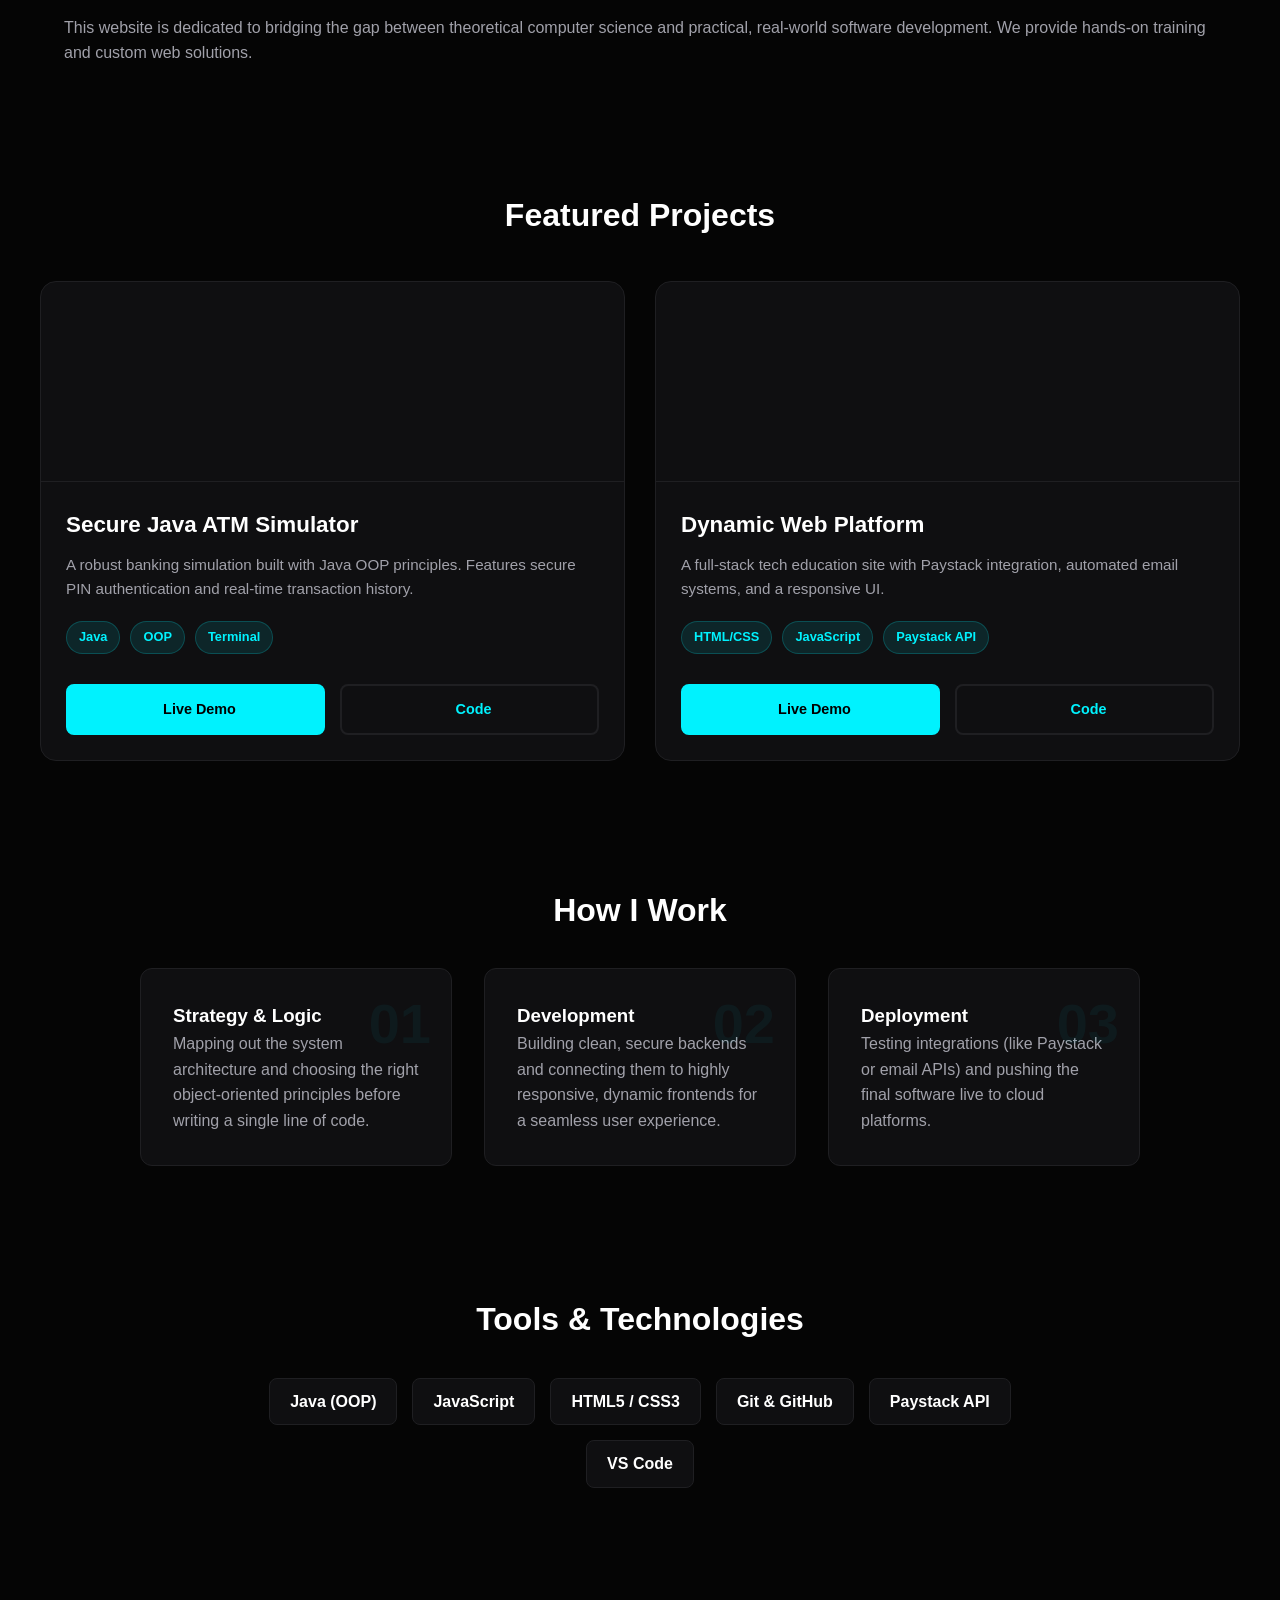
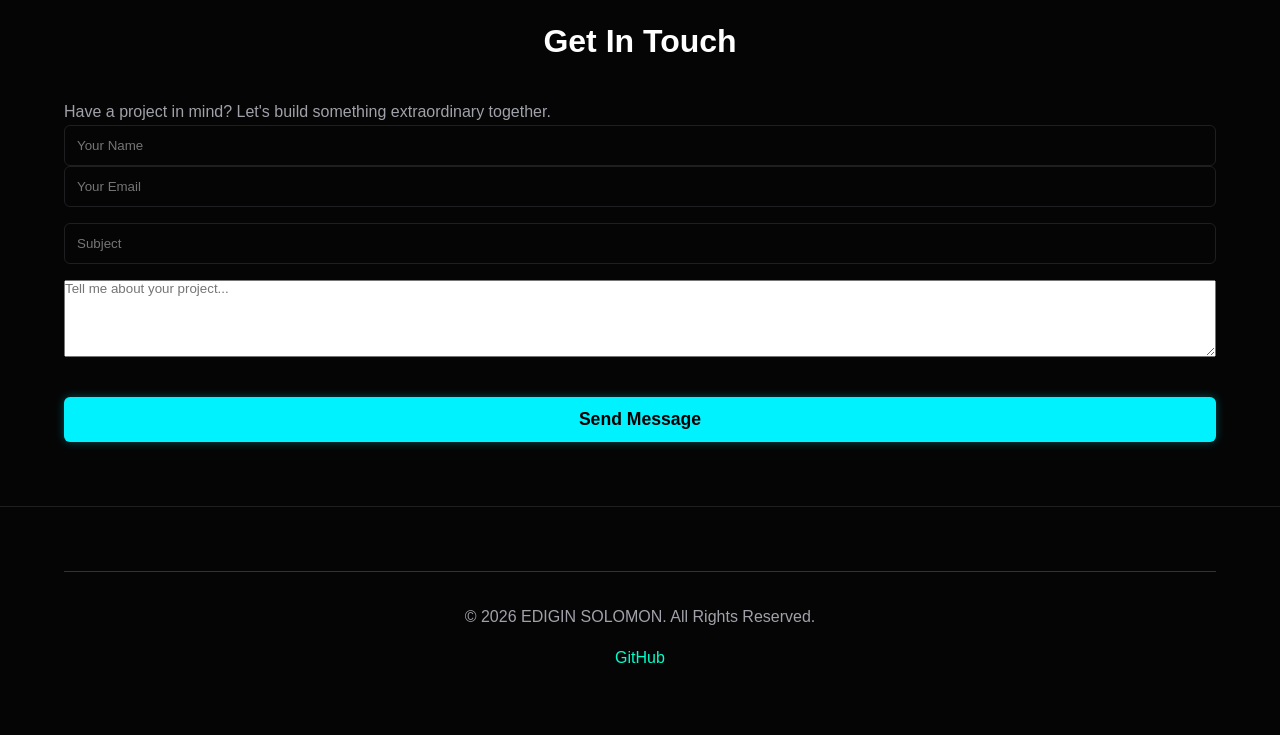
==== commit 119533b4: "Added Google Analytics tracking" ====
--- a/index.html
+++ b/index.html
@@ -59,7 +59,7 @@
 
             <div class="course-grid">
                 <div class="course-details">
-                    <span class="price">₦5,000 / mo</span>
+                    <span class="price">Free</span>
                 </div>
                 <button class="enroll-btn" data-course="Frontend Foundations" data-price="₦5,000">Enroll Now</button>
 
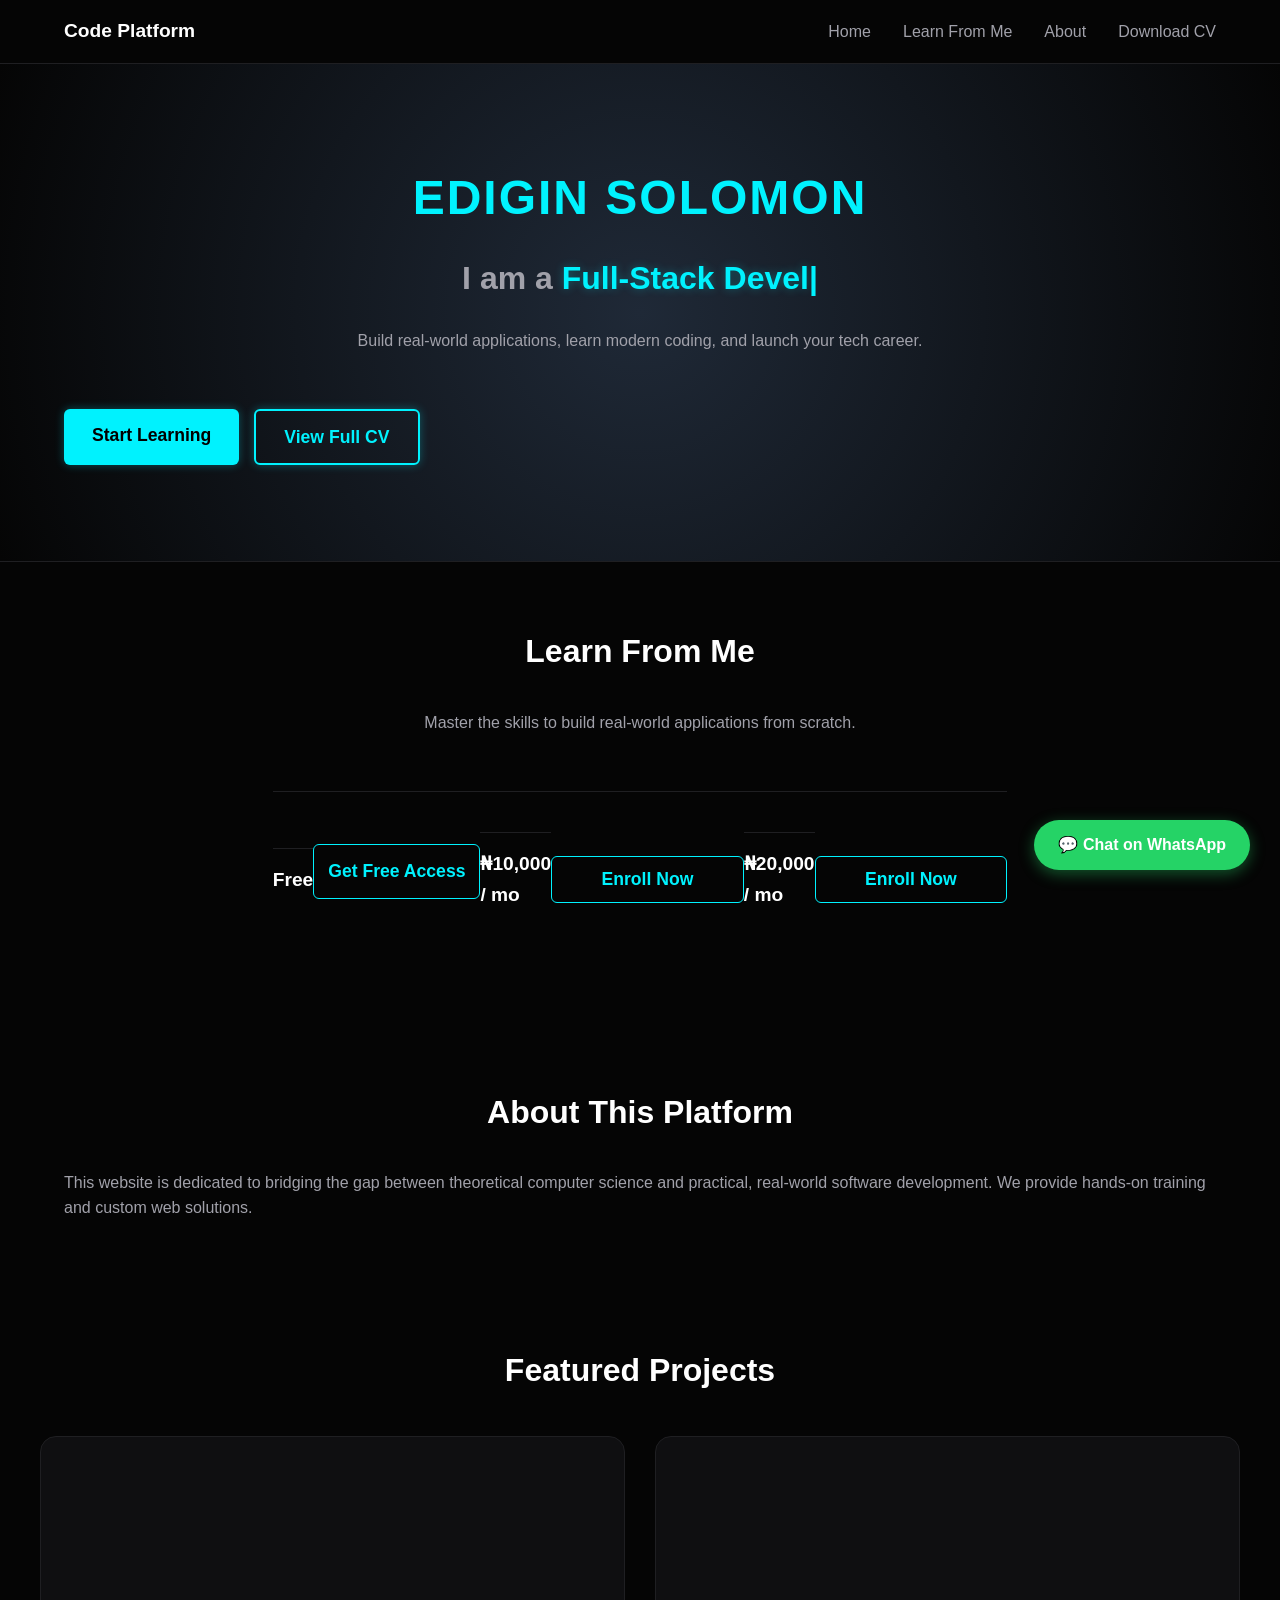
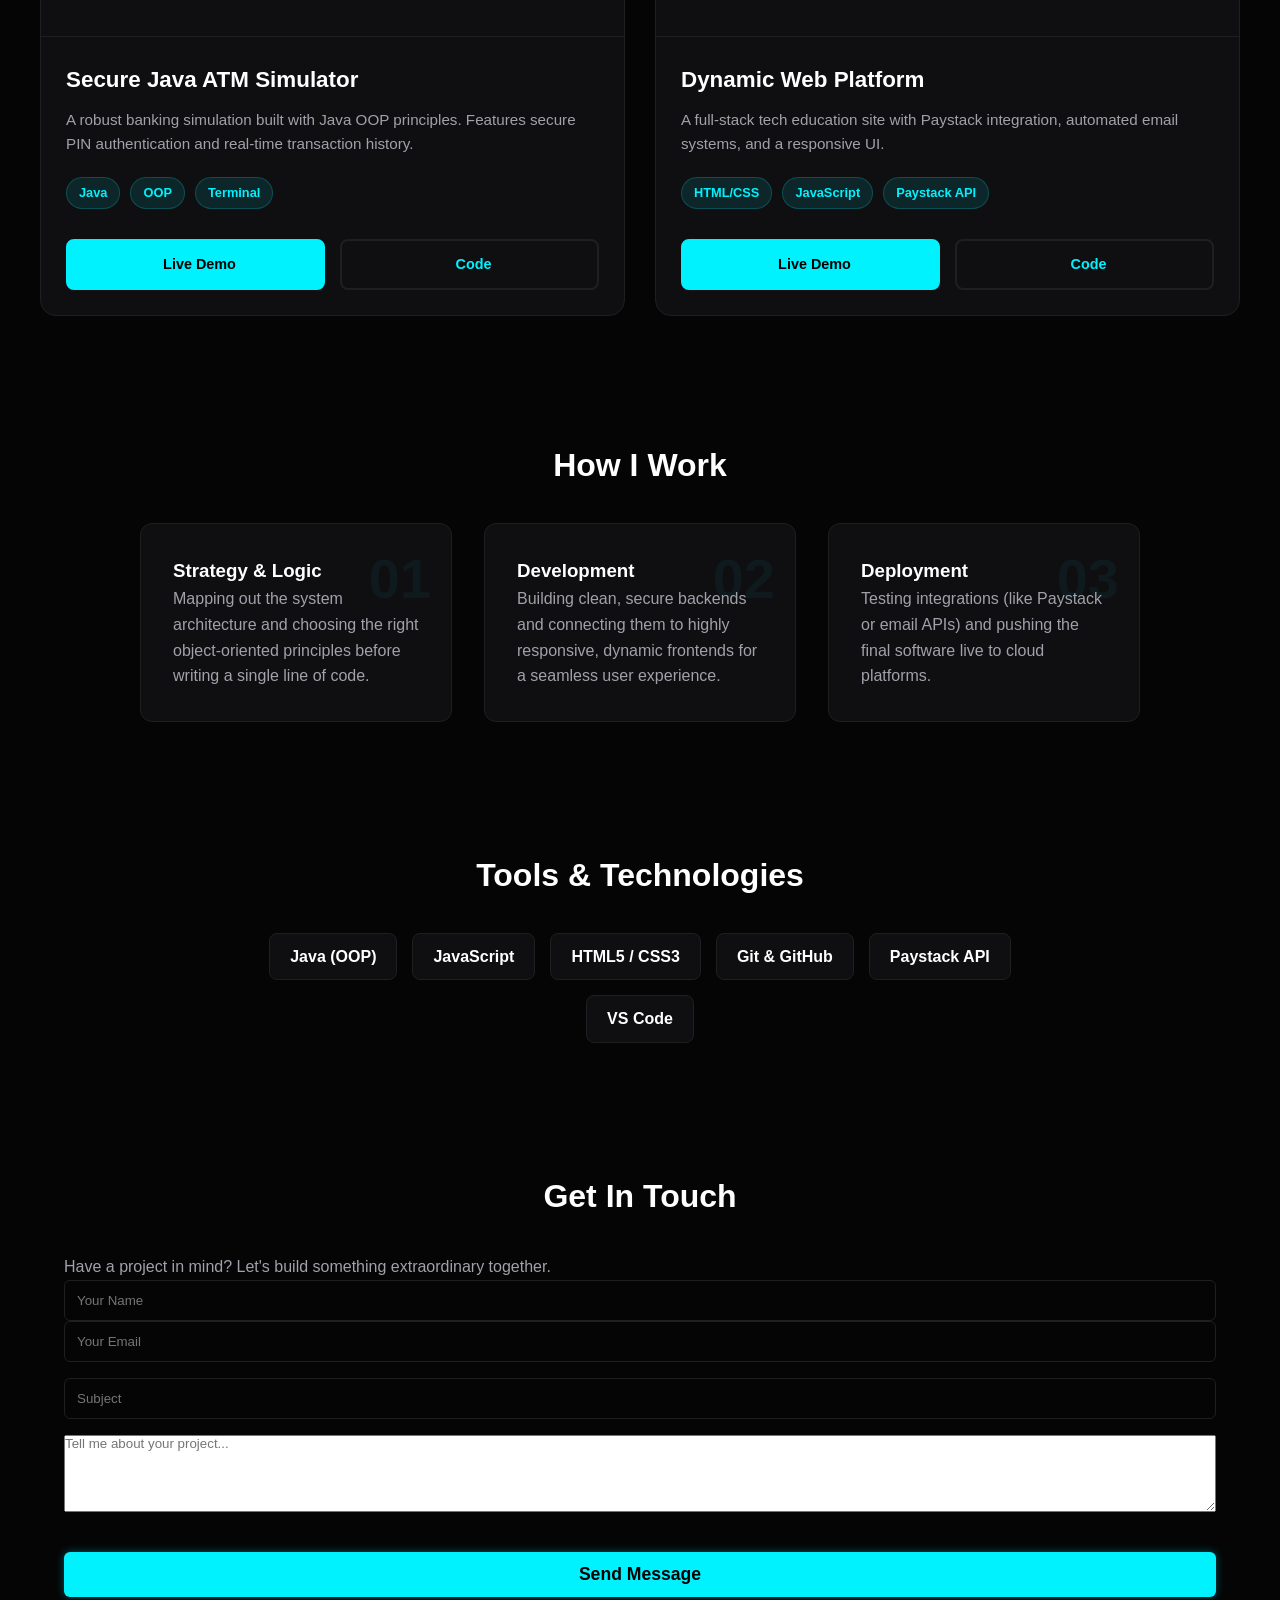
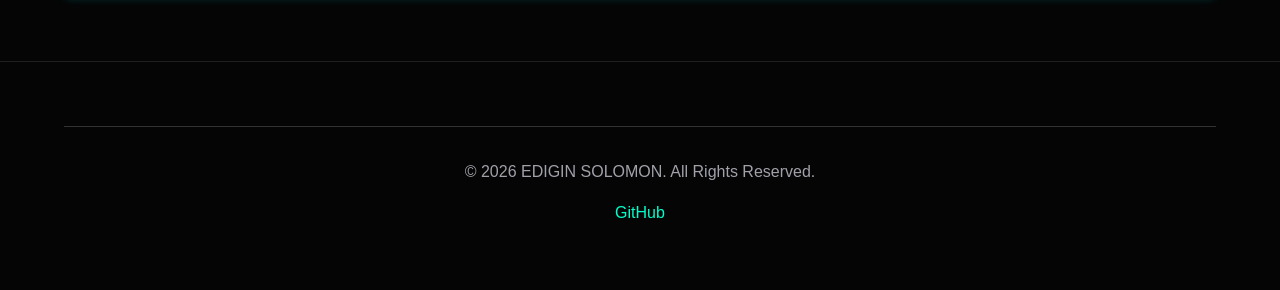
==== commit 33127d39: "Changed Frontend course to Free tier and linked to contact" ====
--- a/index.html
+++ b/index.html
@@ -59,9 +59,10 @@
 
             <div class="course-grid">
                 <div class="course-details">
-                    <span class="price">Free</span>
-                </div>
-                <button class="enroll-btn" data-course="Frontend Foundations" data-price="₦5,000">Enroll Now</button>
+                <div class="course-details">
+    <span class="price">Free</span>
+</div>
+<a href="#contact" class="free-enroll-btn">Get Free Access</a>
 
                 <div class="course-details">
                     <span class="price">₦10,000 / mo</span>
--- a/style.css
+++ b/style.css
@@ -806,4 +806,30 @@
 .reveal.active {
     opacity: 1;
     transform: translateY(0); /* Slides up into place */
+}
+/* --- FREE TIER BUTTON --- */
+.free-enroll-btn {
+    display: block;
+    text-align: center;
+    text-decoration: none;
+    width: 100%;
+    padding: 12px;
+    background-color: transparent;
+    border: 1px solid var(--accent);
+    color: var(--accent);
+    border-radius: 6px;
+    font-size: 1.1rem;
+    font-weight: bold;
+    transition: all 0.2s ease;
+    cursor: pointer;
+}
+
+.free-enroll-btn:hover {
+    background-color: var(--accent);
+    color: #000;
+    box-shadow: 0 0 10px var(--accent);
+}
+
+.free-enroll-btn:active {
+    transform: scale(0.95);
 }
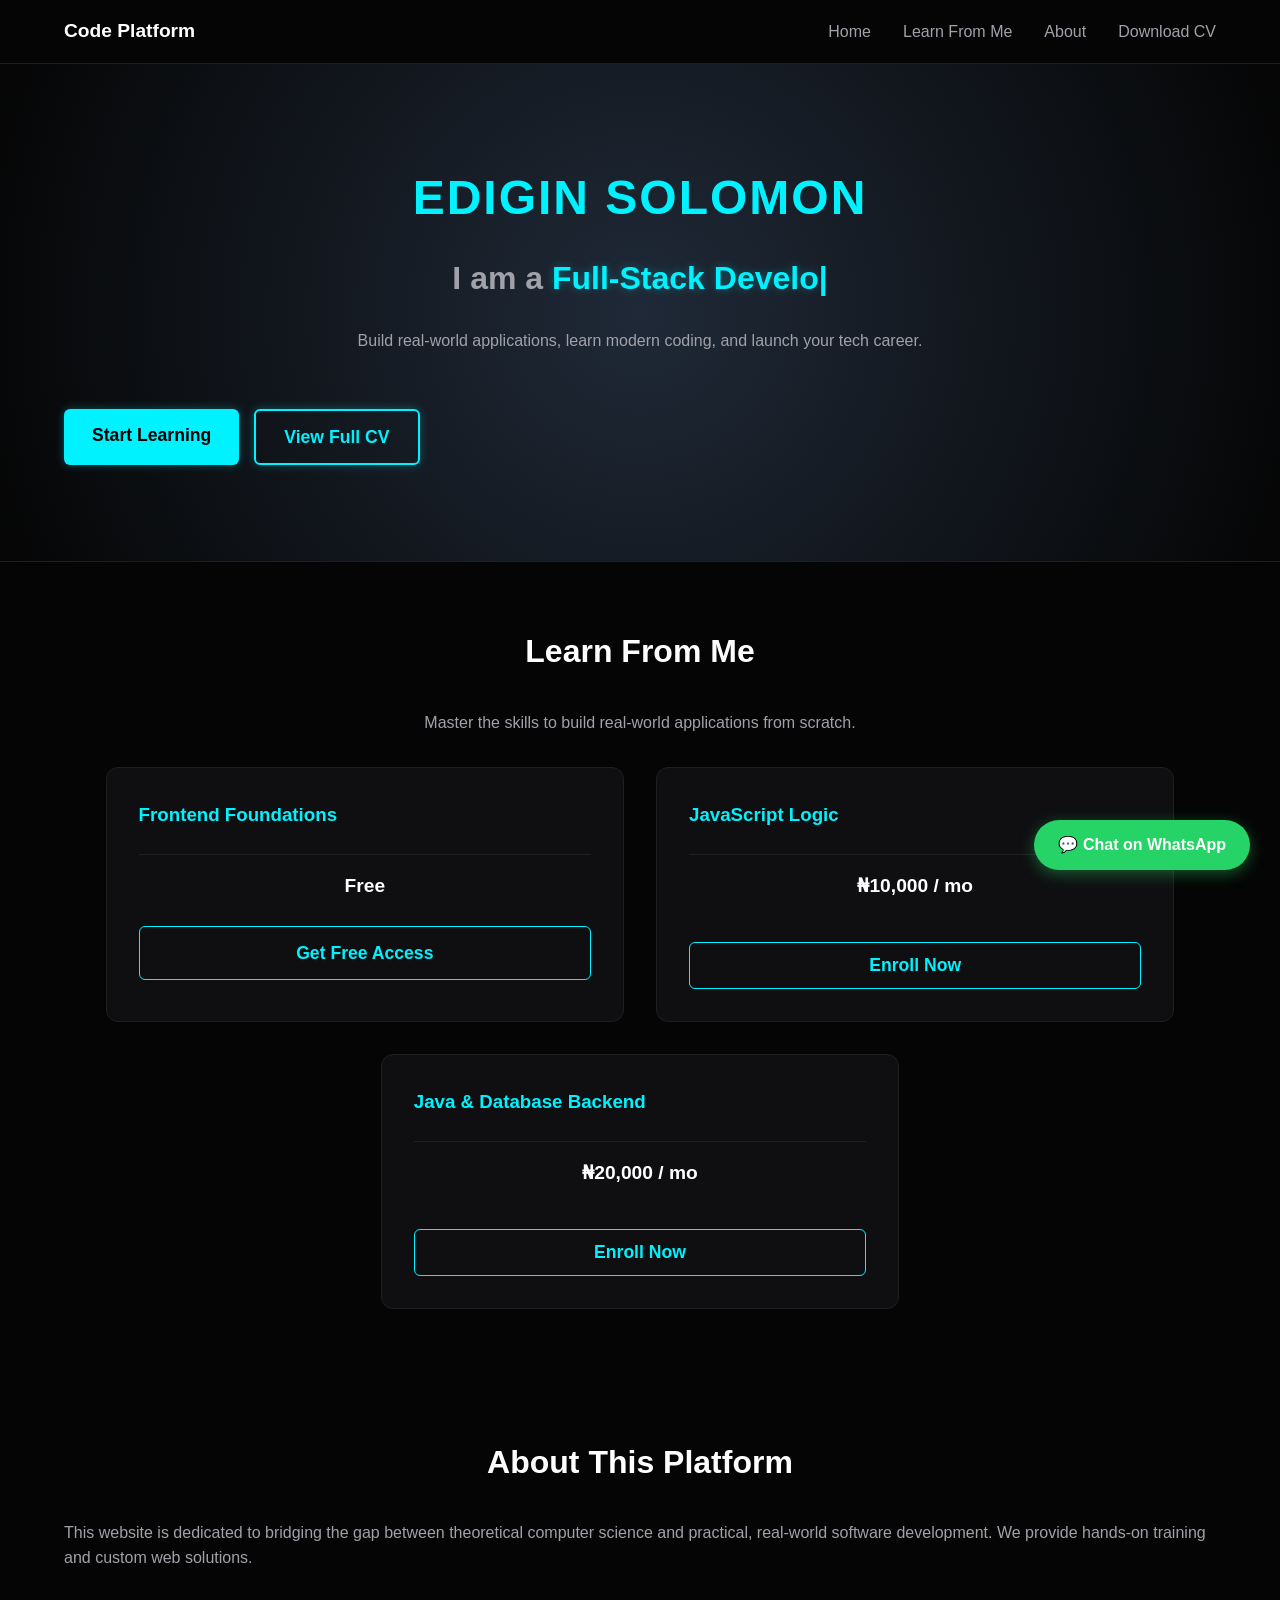
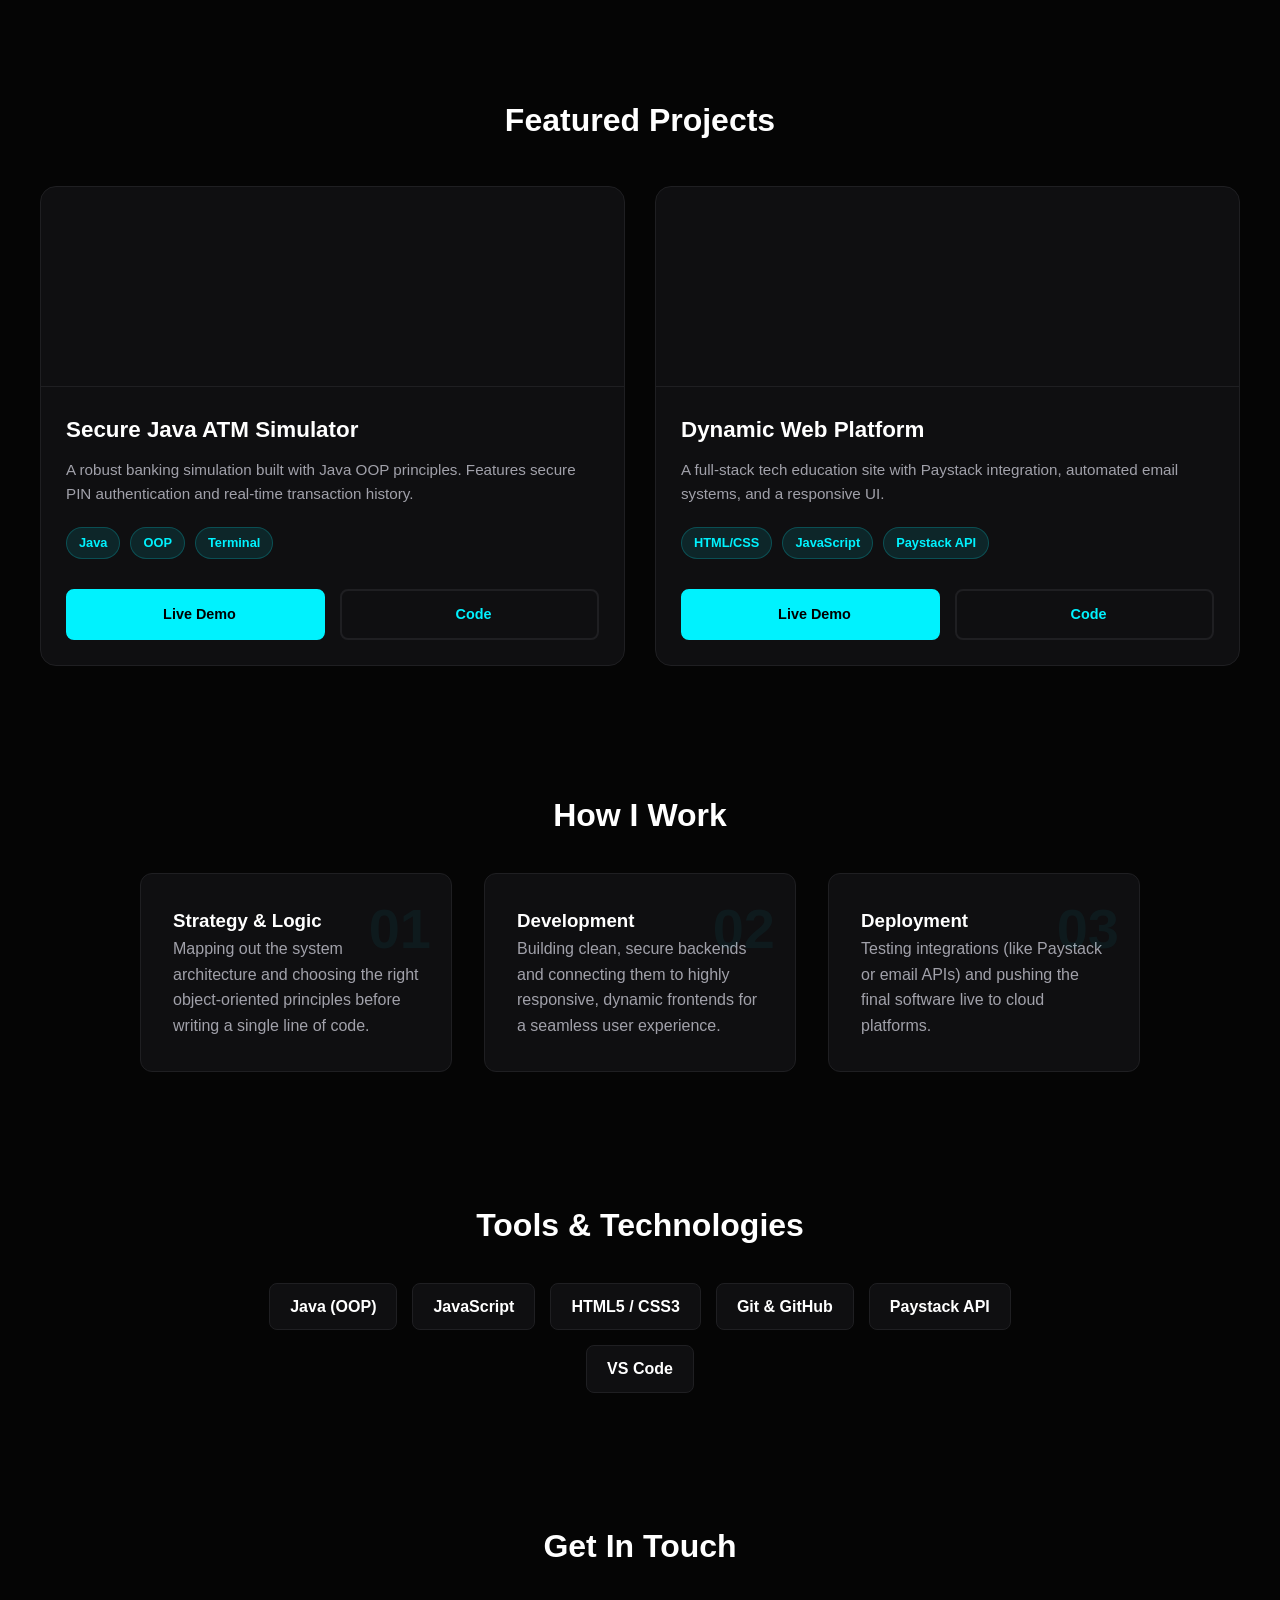
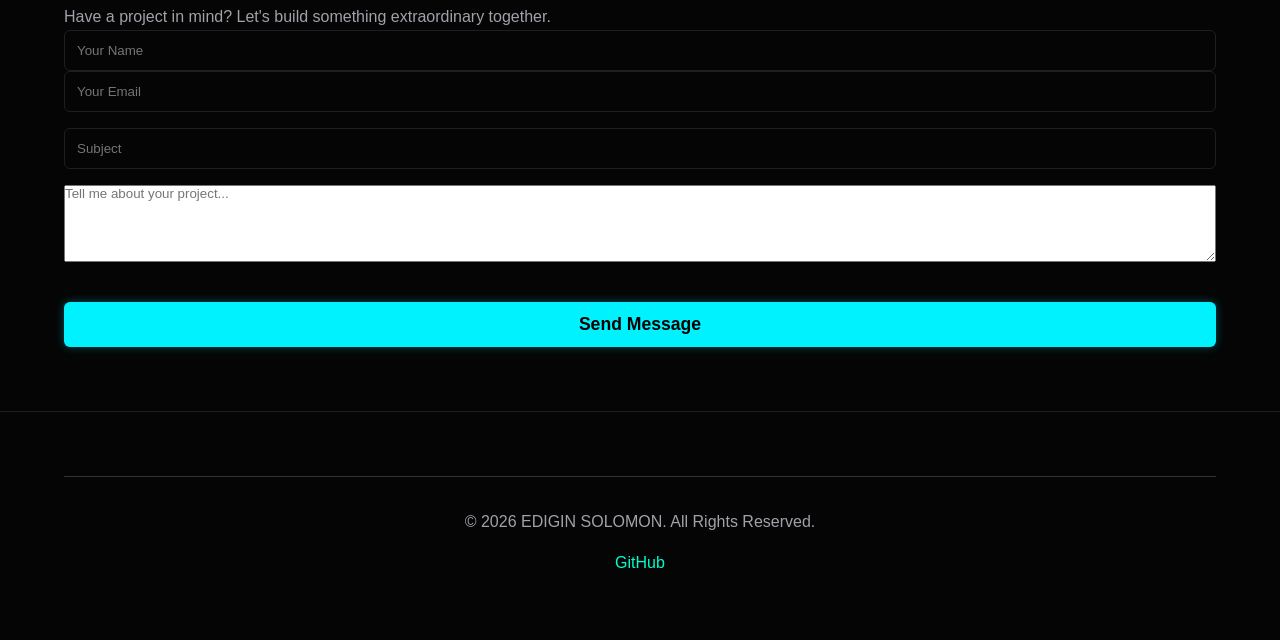
==== commit 4303ce74: "Changed Frontend course to Free tier and linked to contact" ====
--- a/index.html
+++ b/index.html
@@ -53,26 +53,36 @@
     </a>
 </div>
         </section>
-        <section id="learn">
+       <section id="learn">
             <h2>Learn From Me</h2>
             <p style="text-align: center; margin-bottom: 2rem; color: var(--text-main);">Master the skills to build real-world applications from scratch.</p>
 
             <div class="course-grid">
-                <div class="course-details">
-                <div class="course-details">
-    <span class="price">Free</span>
-</div>
-<a href="#contact" class="free-enroll-btn">Get Free Access</a>
-
-                <div class="course-details">
-                    <span class="price">₦10,000 / mo</span>
-                </div>
-                <button class="enroll-btn" data-course="JavaScript Logic" data-price="₦10,000">Enroll Now</button>
-
-                <div class="course-details">
-                    <span class="price">₦20,000 / mo</span>
-                </div>
-                <button class="enroll-btn" data-course="Java & Database Backend" data-price="₦20,000">Enroll Now</button>
+                
+                <div class="course-card">
+                    <h3>Frontend Foundations</h3>
+                    <div class="course-details">
+                        <span class="price">Free</span>
+                    </div>
+                    <a href="#contact" class="free-enroll-btn">Get Free Access</a>
+                </div>
+
+                <div class="course-card">
+                    <h3>JavaScript Logic</h3>
+                    <div class="course-details">
+                        <span class="price">₦10,000 / mo</span>
+                    </div>
+                    <button class="enroll-btn" data-course="JavaScript Logic" data-price="₦10,000">Enroll Now</button>
+                </div>
+
+                <div class="course-card">
+                    <h3>Java & Database Backend</h3>
+                    <div class="course-details">
+                        <span class="price">₦20,000 / mo</span>
+                    </div>
+                    <button class="enroll-btn" data-course="Java & Database Backend" data-price="₦20,000">Enroll Now</button>
+                </div>
+
             </div>
         </section>
 
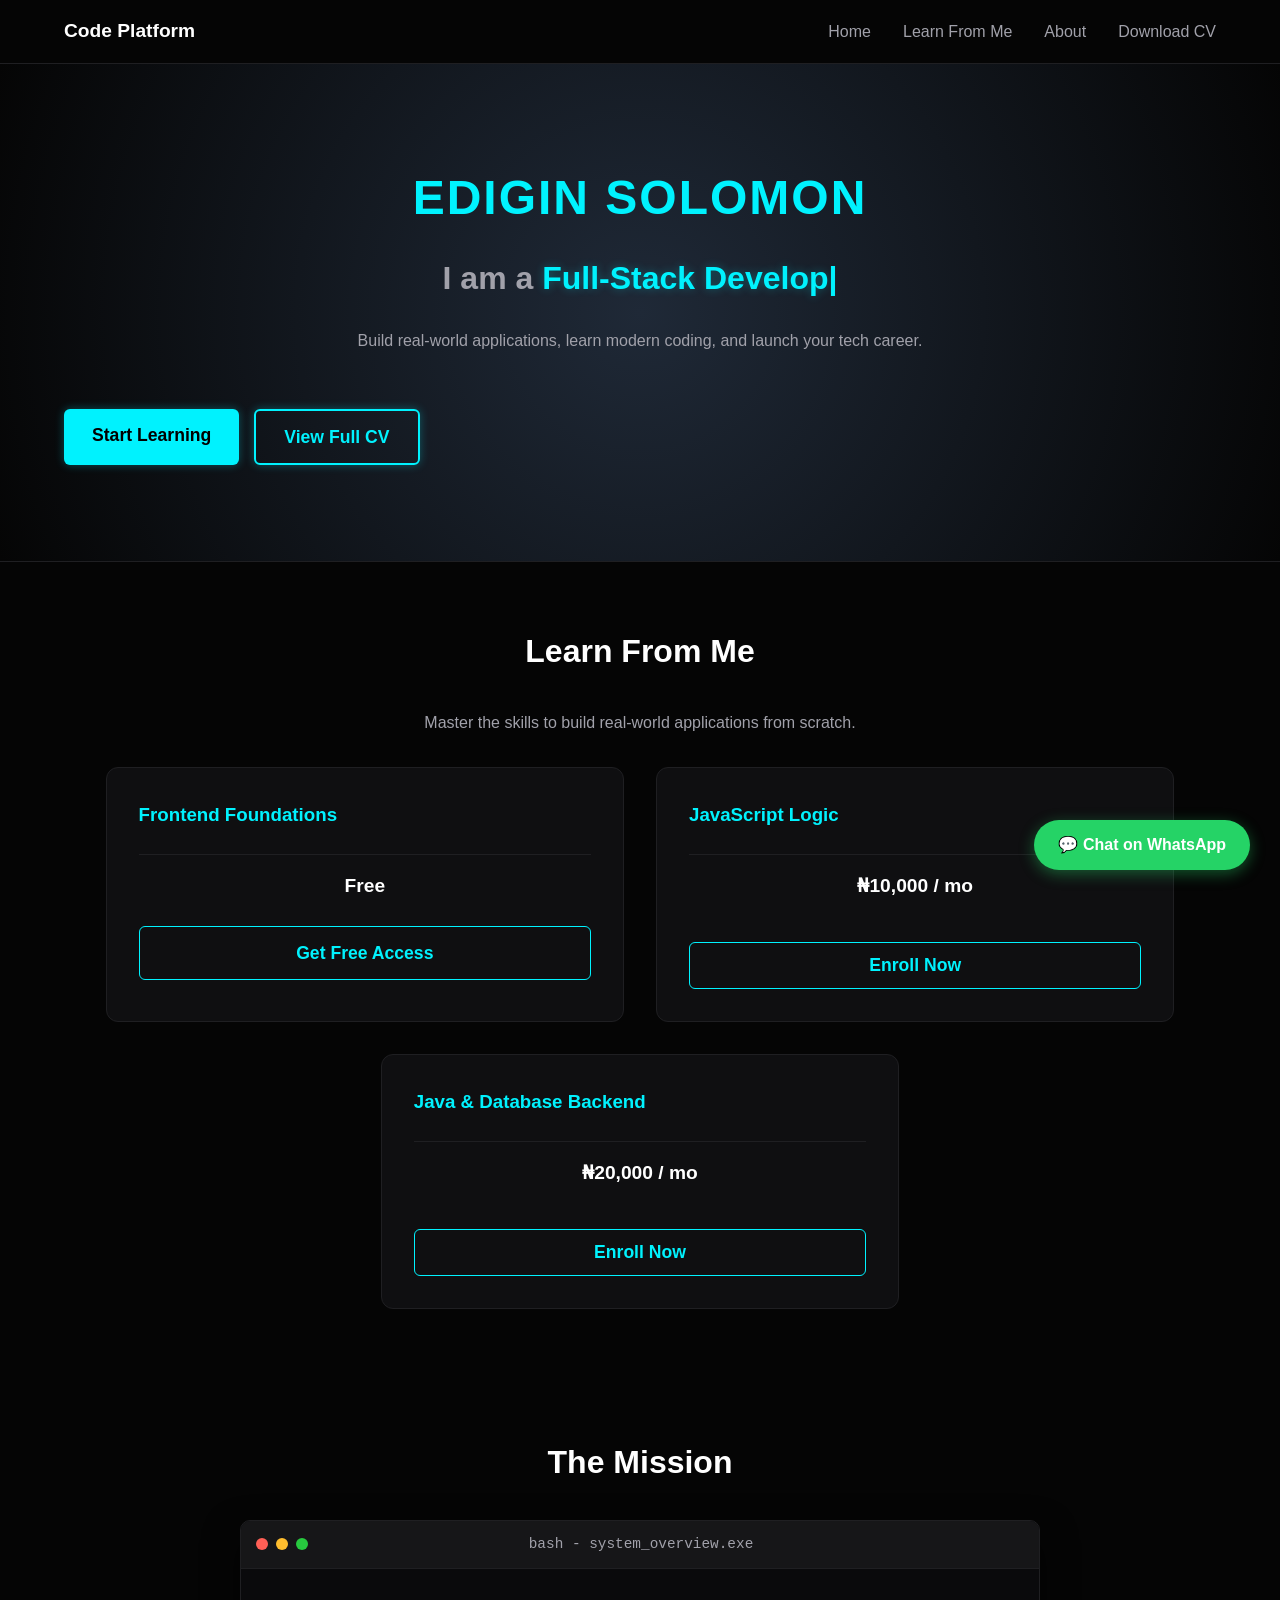
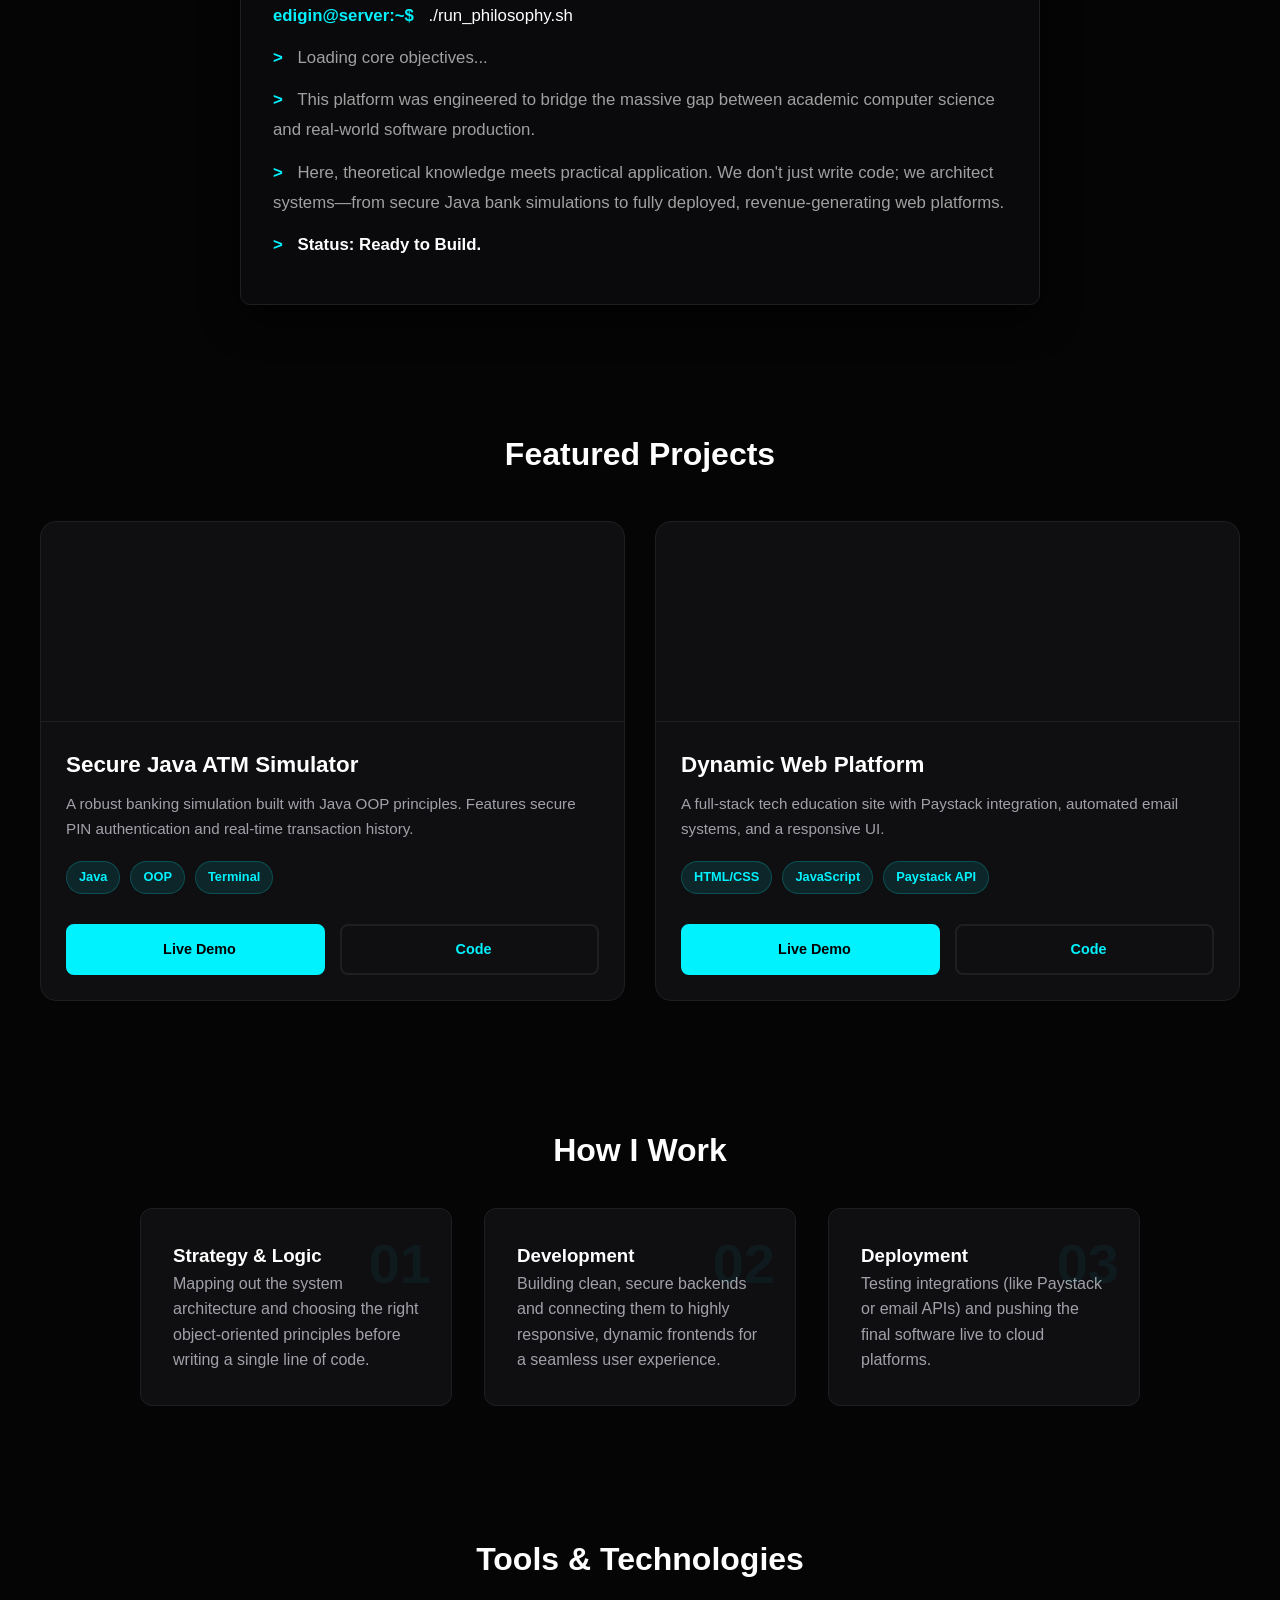
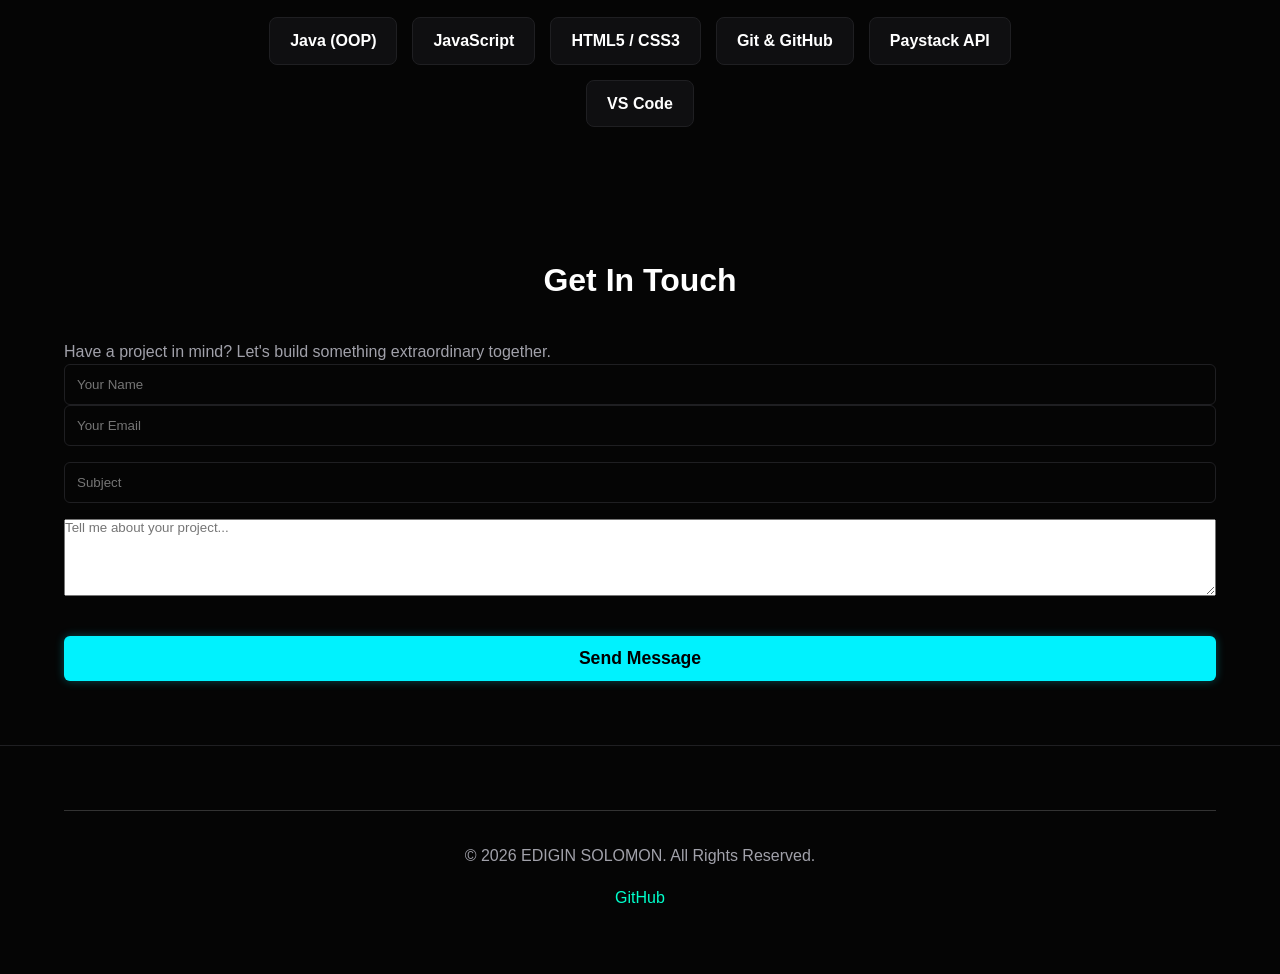
==== commit 274f95b9: "Upgraded About section to Terminal" ====
--- a/index.html
+++ b/index.html
@@ -86,9 +86,27 @@
             </div>
         </section>
 
-        <section id="about-platform">
-            <h2>About This Platform</h2>
-            <p>This website is dedicated to bridging the gap between theoretical computer science and practical, real-world software development. We provide hands-on training and custom web solutions.</p>
+        <section id="about-platform" class="reveal">
+            <h2>The Mission</h2>
+            
+            <div class="terminal-window">
+                <div class="terminal-header">
+                    <div class="terminal-dots">
+                        <span class="dot red"></span>
+                        <span class="dot yellow"></span>
+                        <span class="dot green"></span>
+                    </div>
+                    <span class="terminal-title">bash - system_overview.exe</span>
+                </div>
+                
+                <div class="terminal-body">
+                    <p><span class="t-prompt">edigin@server:~$</span> <span class="t-command">./run_philosophy.sh</span></p>
+                    <p><span class="t-prompt">></span> Loading core objectives...</p>
+                    <p><span class="t-prompt">></span> This platform was engineered to bridge the massive gap between academic computer science and real-world software production.</p>
+                    <p><span class="t-prompt">></span> Here, theoretical knowledge meets practical application. We don't just write code; we architect systems—from secure Java bank simulations to fully deployed, revenue-generating web platforms.</p>
+                    <p><span class="t-prompt">></span> <span class="t-highlight">Status: Ready to Build.</span><span class="cursor"></span></p>
+                </div>
+            </div>
         </section>
       <section id="projects" style="padding: 60px 20px;">
     <h2 style="text-align: center; margin-bottom: 40px;">Featured Projects</h2>
--- a/style.css
+++ b/style.css
@@ -832,4 +832,78 @@
 
 .free-enroll-btn:active {
     transform: scale(0.95);
+}
+/* --- TERMINAL ABOUT SECTION --- */
+.terminal-window {
+    background-color: #0a0a0c; /* Deep void background */
+    border: 1px solid var(--border);
+    border-radius: 10px;
+    max-width: 800px;
+    margin: 0 auto;
+    overflow: hidden;
+    box-shadow: 0 15px 35px rgba(0, 0, 0, 0.6);
+    transition: transform 0.3s ease;
+}
+
+.terminal-window:hover {
+    border-color: var(--accent);
+    box-shadow: 0 10px 30px var(--accent-glow);
+}
+
+.terminal-header {
+    background-color: #161618;
+    padding: 12px 15px;
+    display: flex;
+    align-items: center;
+    border-bottom: 1px solid var(--border);
+}
+
+.terminal-dots {
+    display: flex;
+    gap: 8px;
+}
+
+.dot {
+    width: 12px;
+    height: 12px;
+    border-radius: 50%;
+}
+
+.dot.red { background-color: #ff5f56; }
+.dot.yellow { background-color: #ffbd2e; }
+.dot.green { background-color: #27c93f; }
+
+.terminal-title {
+    color: var(--text-main);
+    font-family: monospace;
+    font-size: 0.9rem;
+    margin: 0 auto;
+    padding-right: 50px; /* Keeps the title centered */
+}
+
+.terminal-body {
+    padding: 2rem;
+    font-family: 'Courier New', Courier, monospace; /* Classic code font */
+    color: #a0a0a0;
+    font-size: 1.05rem;
+    line-height: 1.8;
+}
+
+.terminal-body p {
+    margin-bottom: 12px;
+}
+
+.t-prompt {
+    color: var(--accent); /* Your Neon Cyan */
+    font-weight: bold;
+    margin-right: 10px;
+}
+
+.t-command {
+    color: #fff;
+}
+
+.t-highlight {
+    color: #fff;
+    font-weight: bold;
 }
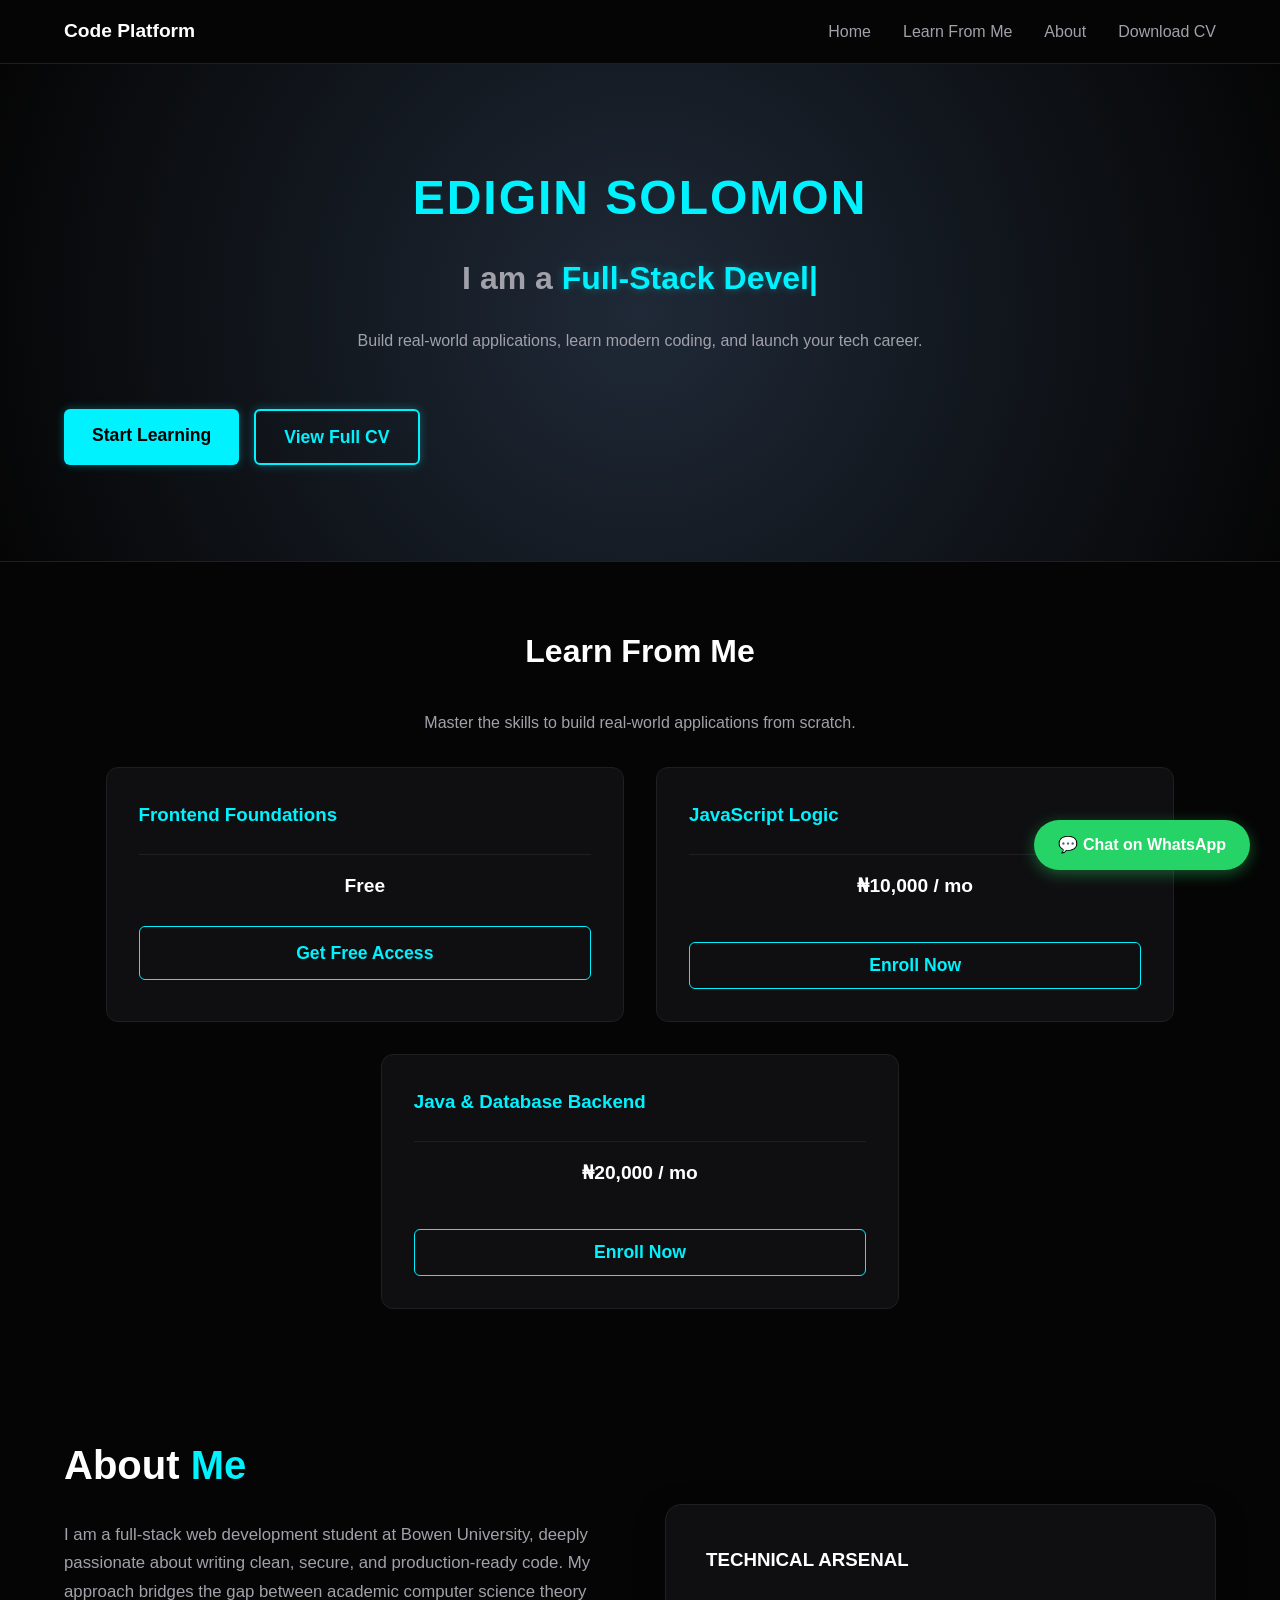
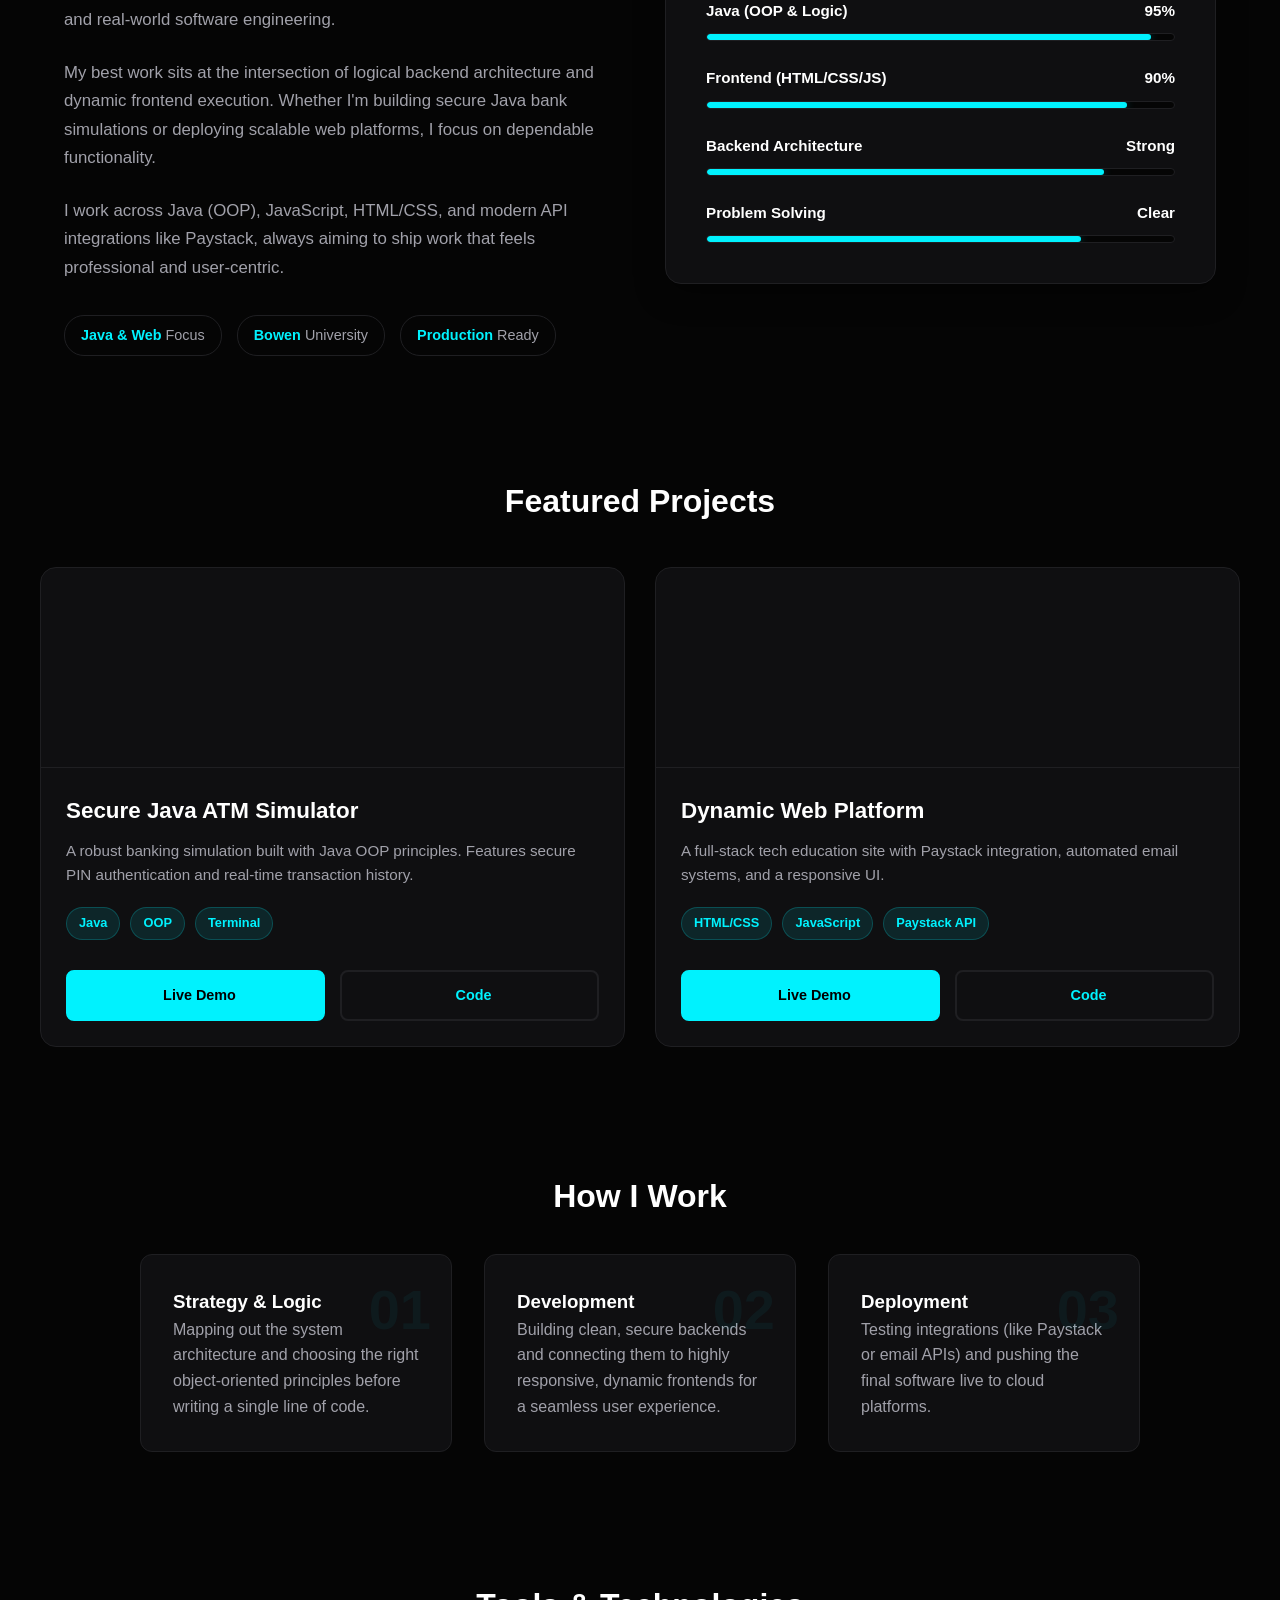
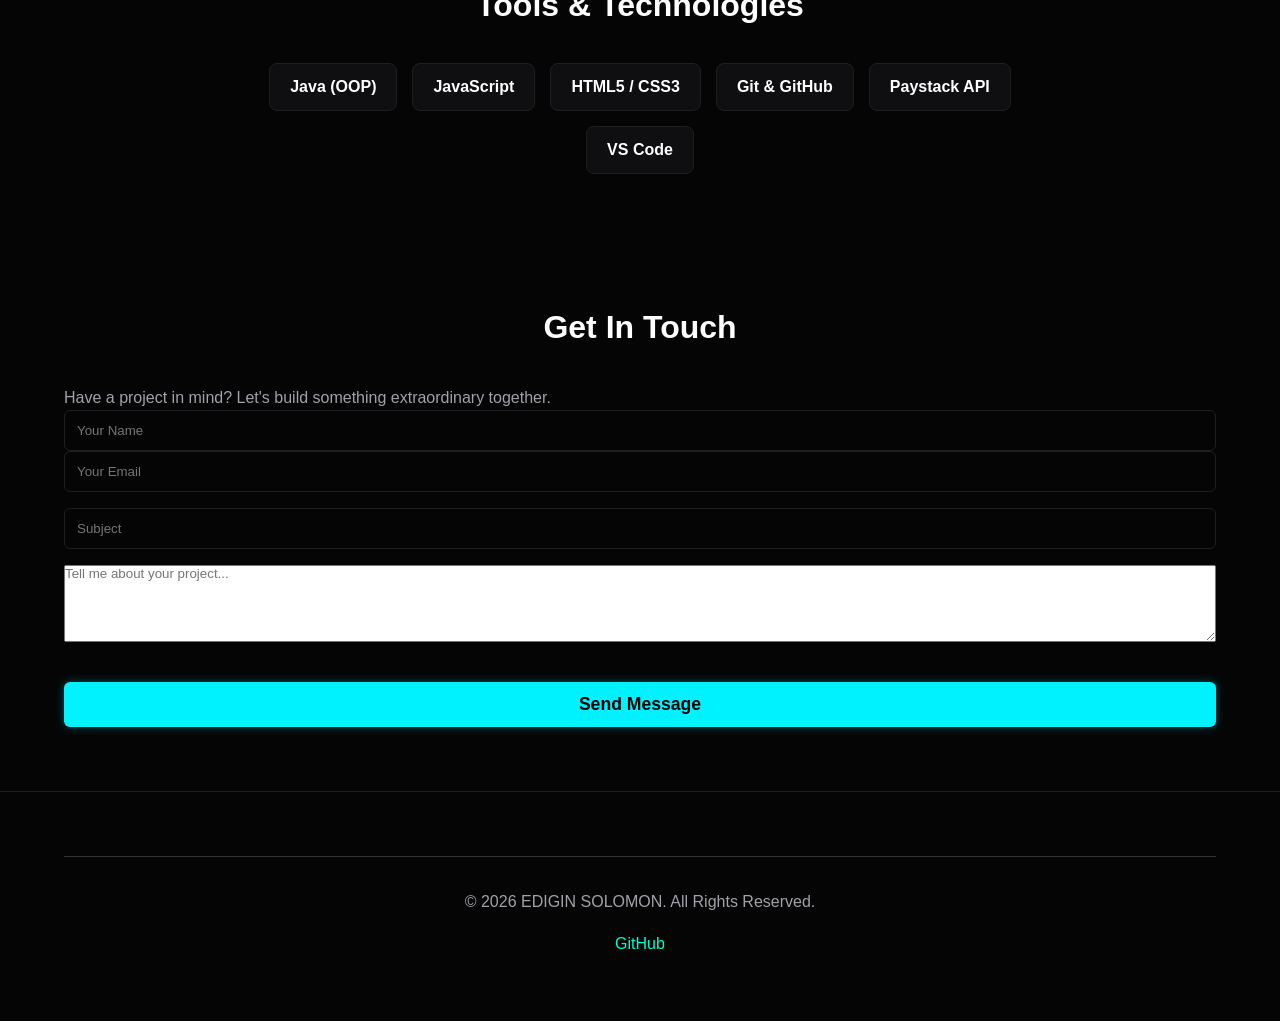
==== commit 237b70b6: "Upgraded About section to Terminal" ====
--- a/index.html
+++ b/index.html
@@ -86,26 +86,58 @@
             </div>
         </section>
 
-        <section id="about-platform" class="reveal">
-            <h2>The Mission</h2>
-            
-            <div class="terminal-window">
-                <div class="terminal-header">
-                    <div class="terminal-dots">
-                        <span class="dot red"></span>
-                        <span class="dot yellow"></span>
-                        <span class="dot green"></span>
-                    </div>
-                    <span class="terminal-title">bash - system_overview.exe</span>
-                </div>
-                
-                <div class="terminal-body">
-                    <p><span class="t-prompt">edigin@server:~$</span> <span class="t-command">./run_philosophy.sh</span></p>
-                    <p><span class="t-prompt">></span> Loading core objectives...</p>
-                    <p><span class="t-prompt">></span> This platform was engineered to bridge the massive gap between academic computer science and real-world software production.</p>
-                    <p><span class="t-prompt">></span> Here, theoretical knowledge meets practical application. We don't just write code; we architect systems—from secure Java bank simulations to fully deployed, revenue-generating web platforms.</p>
-                    <p><span class="t-prompt">></span> <span class="t-highlight">Status: Ready to Build.</span><span class="cursor"></span></p>
-                </div>
+       <section id="about-platform" class="reveal" style="padding: 60px 5%;">
+            <div class="about-container">
+                
+                <div class="about-bio">
+                    <h2>About <span style="color: var(--accent);">Me</span></h2>
+                    <p>I am a full-stack web development student at Bowen University, deeply passionate about writing clean, secure, and production-ready code. My approach bridges the gap between academic computer science theory and real-world software engineering.</p>
+                    <p>My best work sits at the intersection of logical backend architecture and dynamic frontend execution. Whether I'm building secure Java bank simulations or deploying scalable web platforms, I focus on dependable functionality.</p>
+                    <p>I work across Java (OOP), JavaScript, HTML/CSS, and modern API integrations like Paystack, always aiming to ship work that feels professional and user-centric.</p>
+                    
+                    <div class="about-stats">
+                        <span class="stat-pill"><strong style="color: var(--accent);">Java & Web</strong> Focus</span>
+                        <span class="stat-pill"><strong style="color: var(--accent);">Bowen</strong> University</span>
+                        <span class="stat-pill"><strong style="color: var(--accent);">Production</strong> Ready</span>
+                    </div>
+                </div>
+
+                <div class="about-skills-card">
+                    <h3 style="margin-bottom: 1.5rem; color: var(--text-head);">TECHNICAL ARSENAL</h3>
+                    
+                    <div class="skill-item">
+                        <div class="skill-info">
+                            <span>Java (OOP & Logic)</span>
+                            <span>95%</span>
+                        </div>
+                        <div class="progress-bar"><div class="progress" style="width: 95%;"></div></div>
+                    </div>
+
+                    <div class="skill-item">
+                        <div class="skill-info">
+                            <span>Frontend (HTML/CSS/JS)</span>
+                            <span>90%</span>
+                        </div>
+                        <div class="progress-bar"><div class="progress" style="width: 90%;"></div></div>
+                    </div>
+
+                    <div class="skill-item">
+                        <div class="skill-info">
+                            <span>Backend Architecture</span>
+                            <span>Strong</span>
+                        </div>
+                        <div class="progress-bar"><div class="progress" style="width: 85%;"></div></div>
+                    </div>
+
+                    <div class="skill-item">
+                        <div class="skill-info">
+                            <span>Problem Solving</span>
+                            <span>Clear</span>
+                        </div>
+                        <div class="progress-bar"><div class="progress" style="width: 80%;"></div></div>
+                    </div>
+                </div>
+
             </div>
         </section>
       <section id="projects" style="padding: 60px 20px;">
--- a/style.css
+++ b/style.css
@@ -1,5 +1,6 @@
 html {
     scroll-behavior: smooth;
+    scroll-padding-top: 100px; /* This stops the scroll right below your nav bar */
 }
 /* --- 1. BASE SETTINGS & DARK MODE COLORS --- */
 * {
@@ -833,77 +834,96 @@
 .free-enroll-btn:active {
     transform: scale(0.95);
 }
-/* --- TERMINAL ABOUT SECTION --- */
-.terminal-window {
-    background-color: #0a0a0c; /* Deep void background */
-    border: 1px solid var(--border);
+/* --- NEW TWO-COLUMN ABOUT SECTION --- */
+.about-container {
+    display: grid;
+    grid-template-columns: 1fr 1fr; /* This splits it perfectly 50/50 */
+    gap: 50px;
+    max-width: 1200px;
+    margin: 0 auto;
+    align-items: center;
+}
+
+.about-bio h2 {
+    text-align: left;
+    font-size: 2.5rem;
+    margin-bottom: 1.5rem;
+}
+
+.about-bio p {
+    color: var(--text-main);
+    font-size: 1.05rem;
+    line-height: 1.7;
+    margin-bottom: 1.5rem;
+}
+
+/* The Stats Pills */
+.about-stats {
+    display: flex;
+    flex-wrap: wrap;
+    gap: 15px;
+    margin-top: 2rem;
+}
+
+.stat-pill {
+    background: transparent;
+    border: 1px solid var(--border);
+    padding: 8px 16px;
+    border-radius: 20px;
+    font-size: 0.9rem;
+    color: var(--text-main);
+}
+
+/* The Right Side Skills Card */
+.about-skills-card {
+    background: var(--bg-card);
+    border: 1px solid var(--border);
+    border-radius: 16px;
+    padding: 40px;
+    box-shadow: 0 10px 30px rgba(0, 0, 0, 0.4);
+}
+
+.skill-item {
+    margin-bottom: 25px;
+}
+
+.skill-item:last-child {
+    margin-bottom: 0;
+}
+
+.skill-info {
+    display: flex;
+    justify-content: space-between;
+    margin-bottom: 10px;
+    color: var(--text-head);
+    font-size: 0.95rem;
+    font-weight: bold;
+}
+
+/* The Progress Bars */
+.progress-bar {
+    width: 100%;
+    height: 8px;
+    background-color: var(--bg-main);
     border-radius: 10px;
-    max-width: 800px;
-    margin: 0 auto;
     overflow: hidden;
-    box-shadow: 0 15px 35px rgba(0, 0, 0, 0.6);
-    transition: transform 0.3s ease;
-}
-
-.terminal-window:hover {
-    border-color: var(--accent);
-    box-shadow: 0 10px 30px var(--accent-glow);
-}
-
-.terminal-header {
-    background-color: #161618;
-    padding: 12px 15px;
-    display: flex;
-    align-items: center;
-    border-bottom: 1px solid var(--border);
-}
-
-.terminal-dots {
-    display: flex;
-    gap: 8px;
-}
-
-.dot {
-    width: 12px;
-    height: 12px;
-    border-radius: 50%;
-}
-
-.dot.red { background-color: #ff5f56; }
-.dot.yellow { background-color: #ffbd2e; }
-.dot.green { background-color: #27c93f; }
-
-.terminal-title {
-    color: var(--text-main);
-    font-family: monospace;
-    font-size: 0.9rem;
-    margin: 0 auto;
-    padding-right: 50px; /* Keeps the title centered */
-}
-
-.terminal-body {
-    padding: 2rem;
-    font-family: 'Courier New', Courier, monospace; /* Classic code font */
-    color: #a0a0a0;
-    font-size: 1.05rem;
-    line-height: 1.8;
-}
-
-.terminal-body p {
-    margin-bottom: 12px;
-}
-
-.t-prompt {
-    color: var(--accent); /* Your Neon Cyan */
-    font-weight: bold;
-    margin-right: 10px;
-}
-
-.t-command {
-    color: #fff;
-}
-
-.t-highlight {
-    color: #fff;
-    font-weight: bold;
+    border: 1px solid var(--border);
+}
+
+.progress {
+    height: 100%;
+    background-color: var(--accent); /* Your custom Cyan */
+    border-radius: 10px;
+    box-shadow: 0 0 10px var(--accent-glow); /* The neon glow */
+    transition: width 1.5s ease-in-out;
+}
+
+/* Mobile Responsive: Stacks them on top of each other on small screens */
+@media (max-width: 900px) {
+    .about-container {
+        grid-template-columns: 1fr;
+    }
+    .about-bio h2 {
+        text-align: center;
+    }
 }
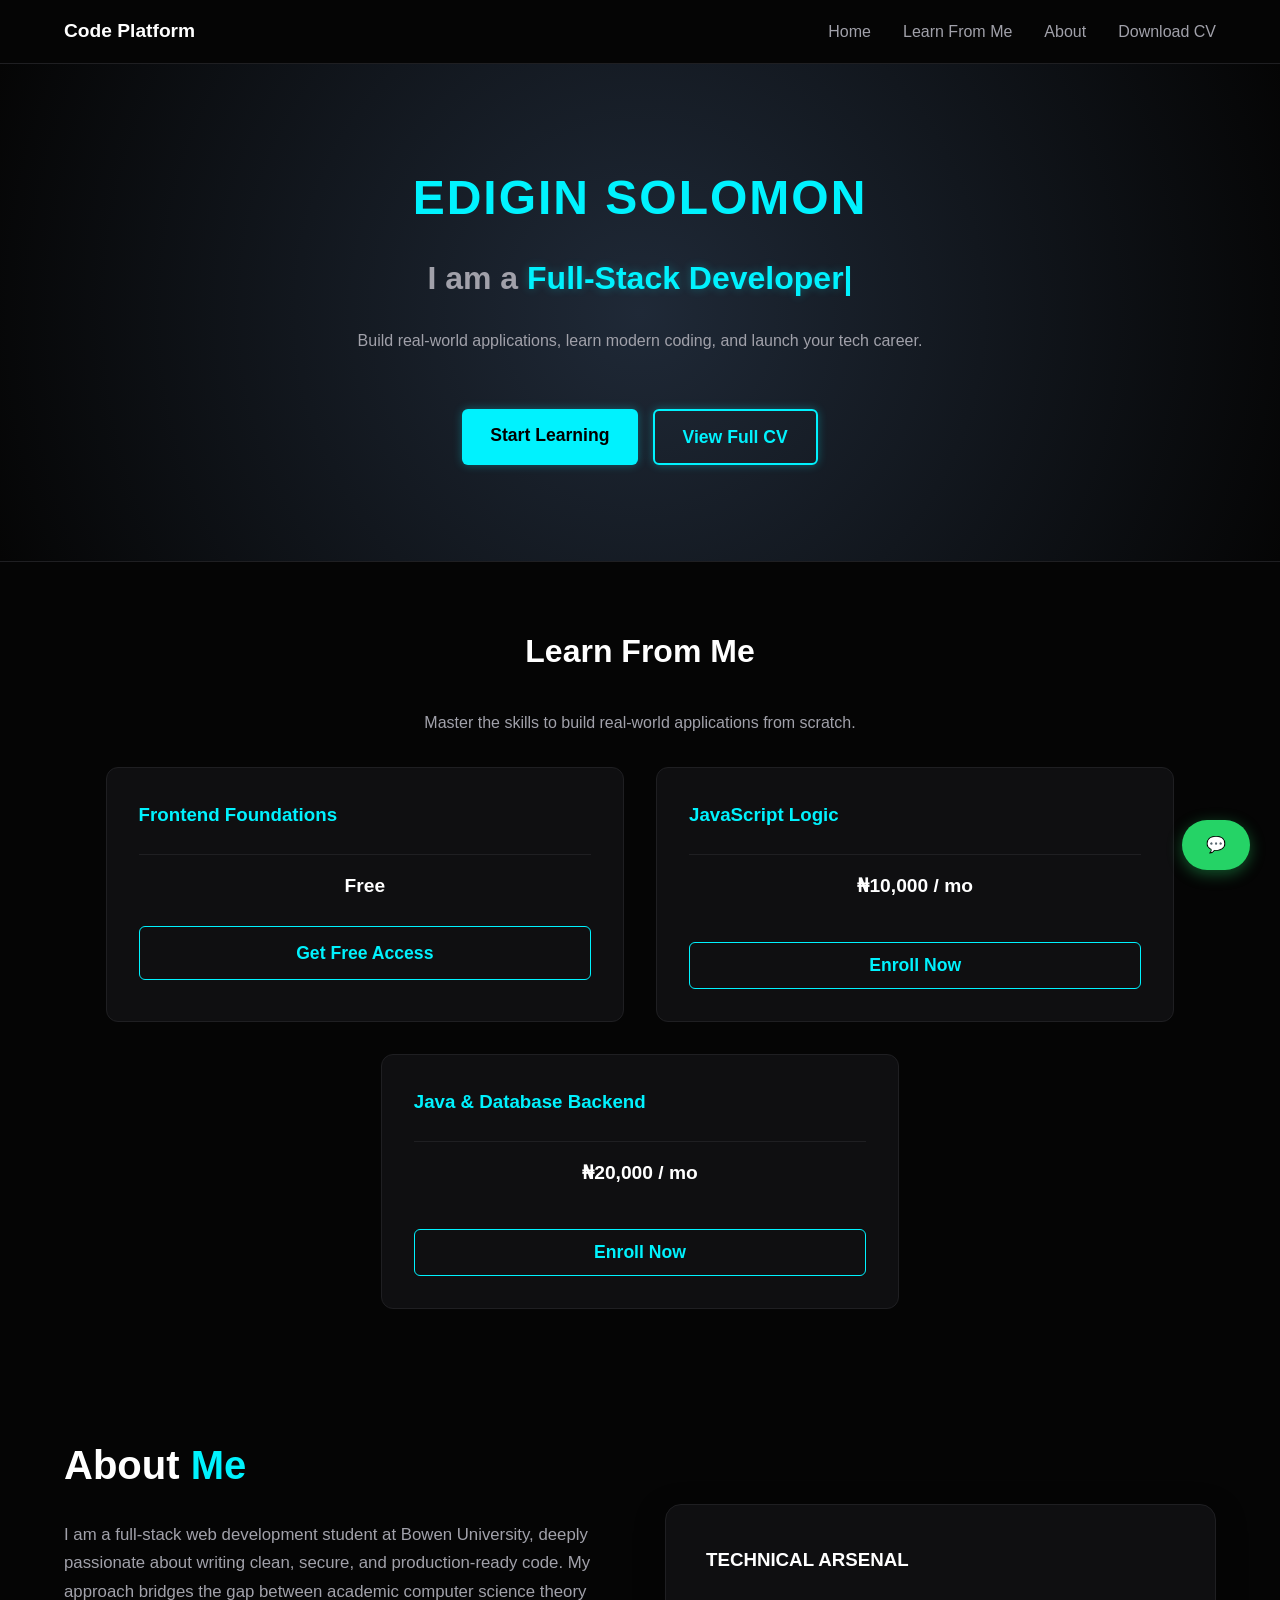
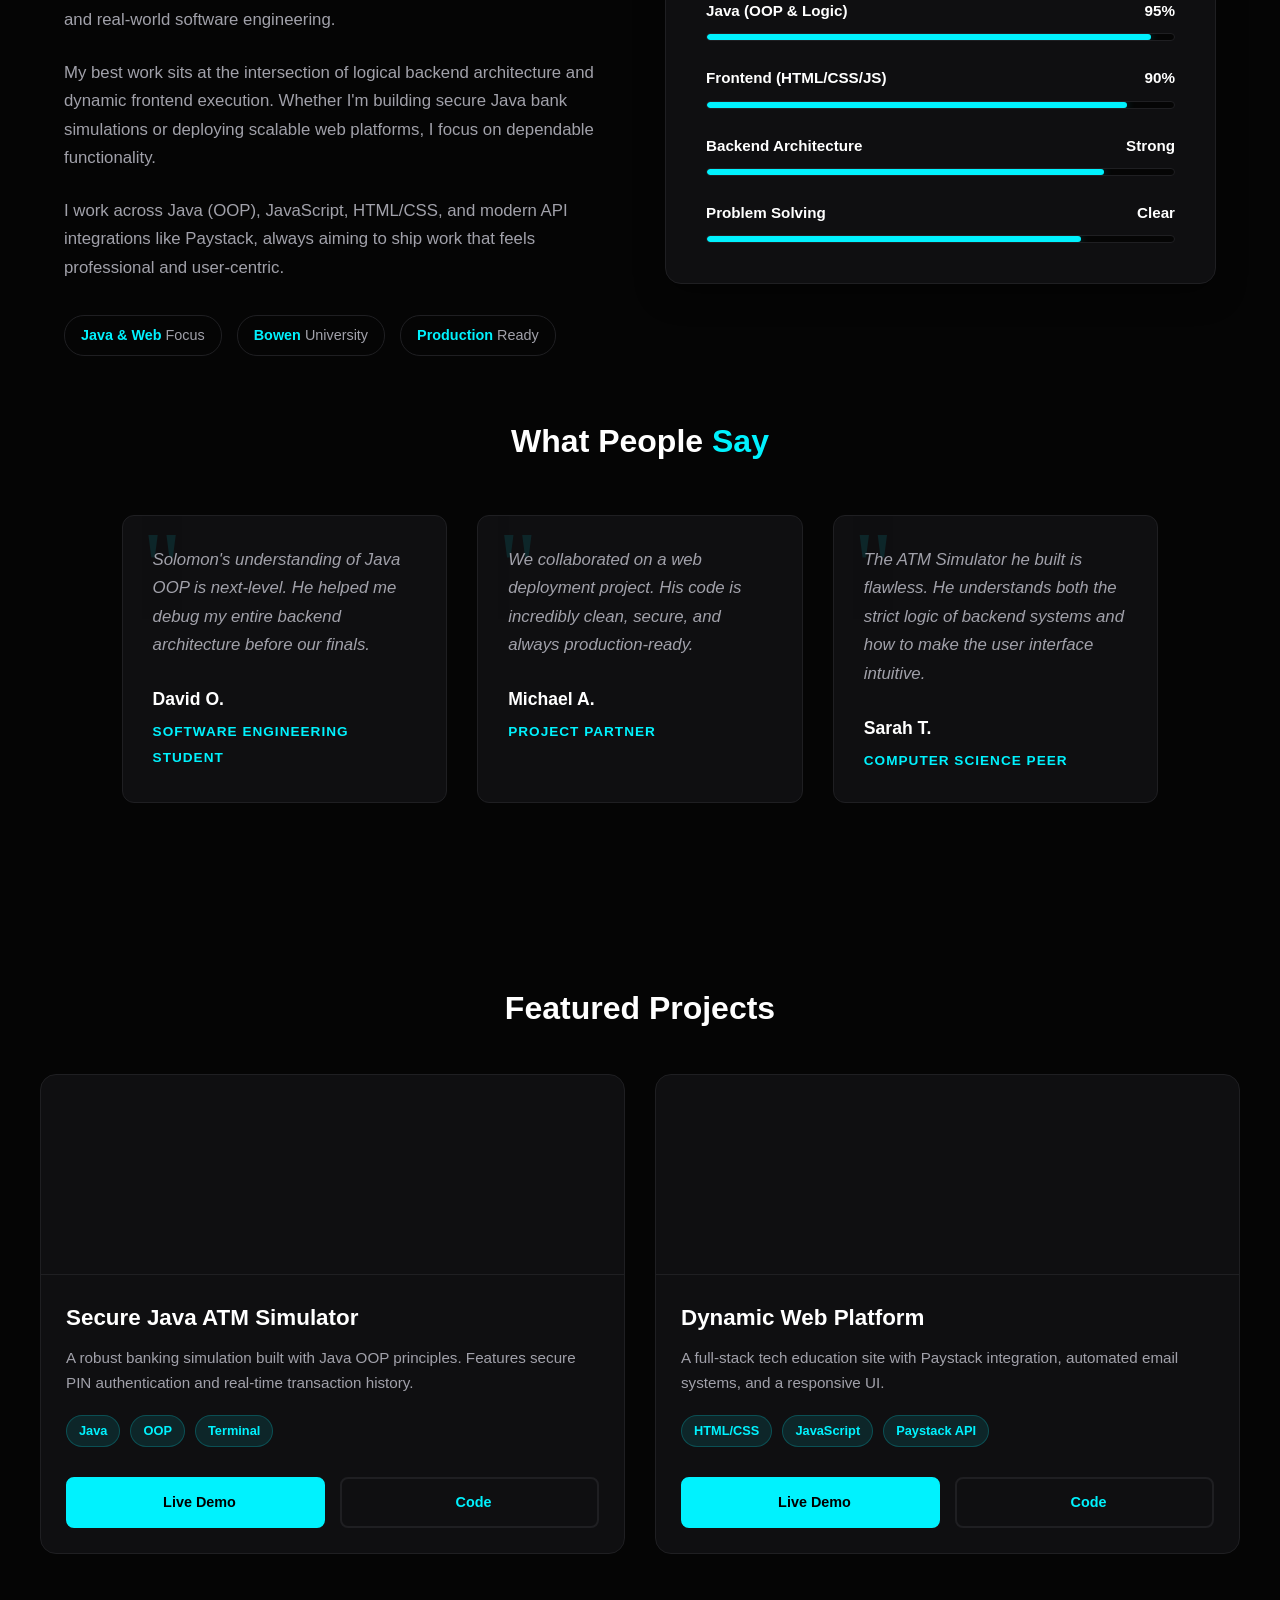
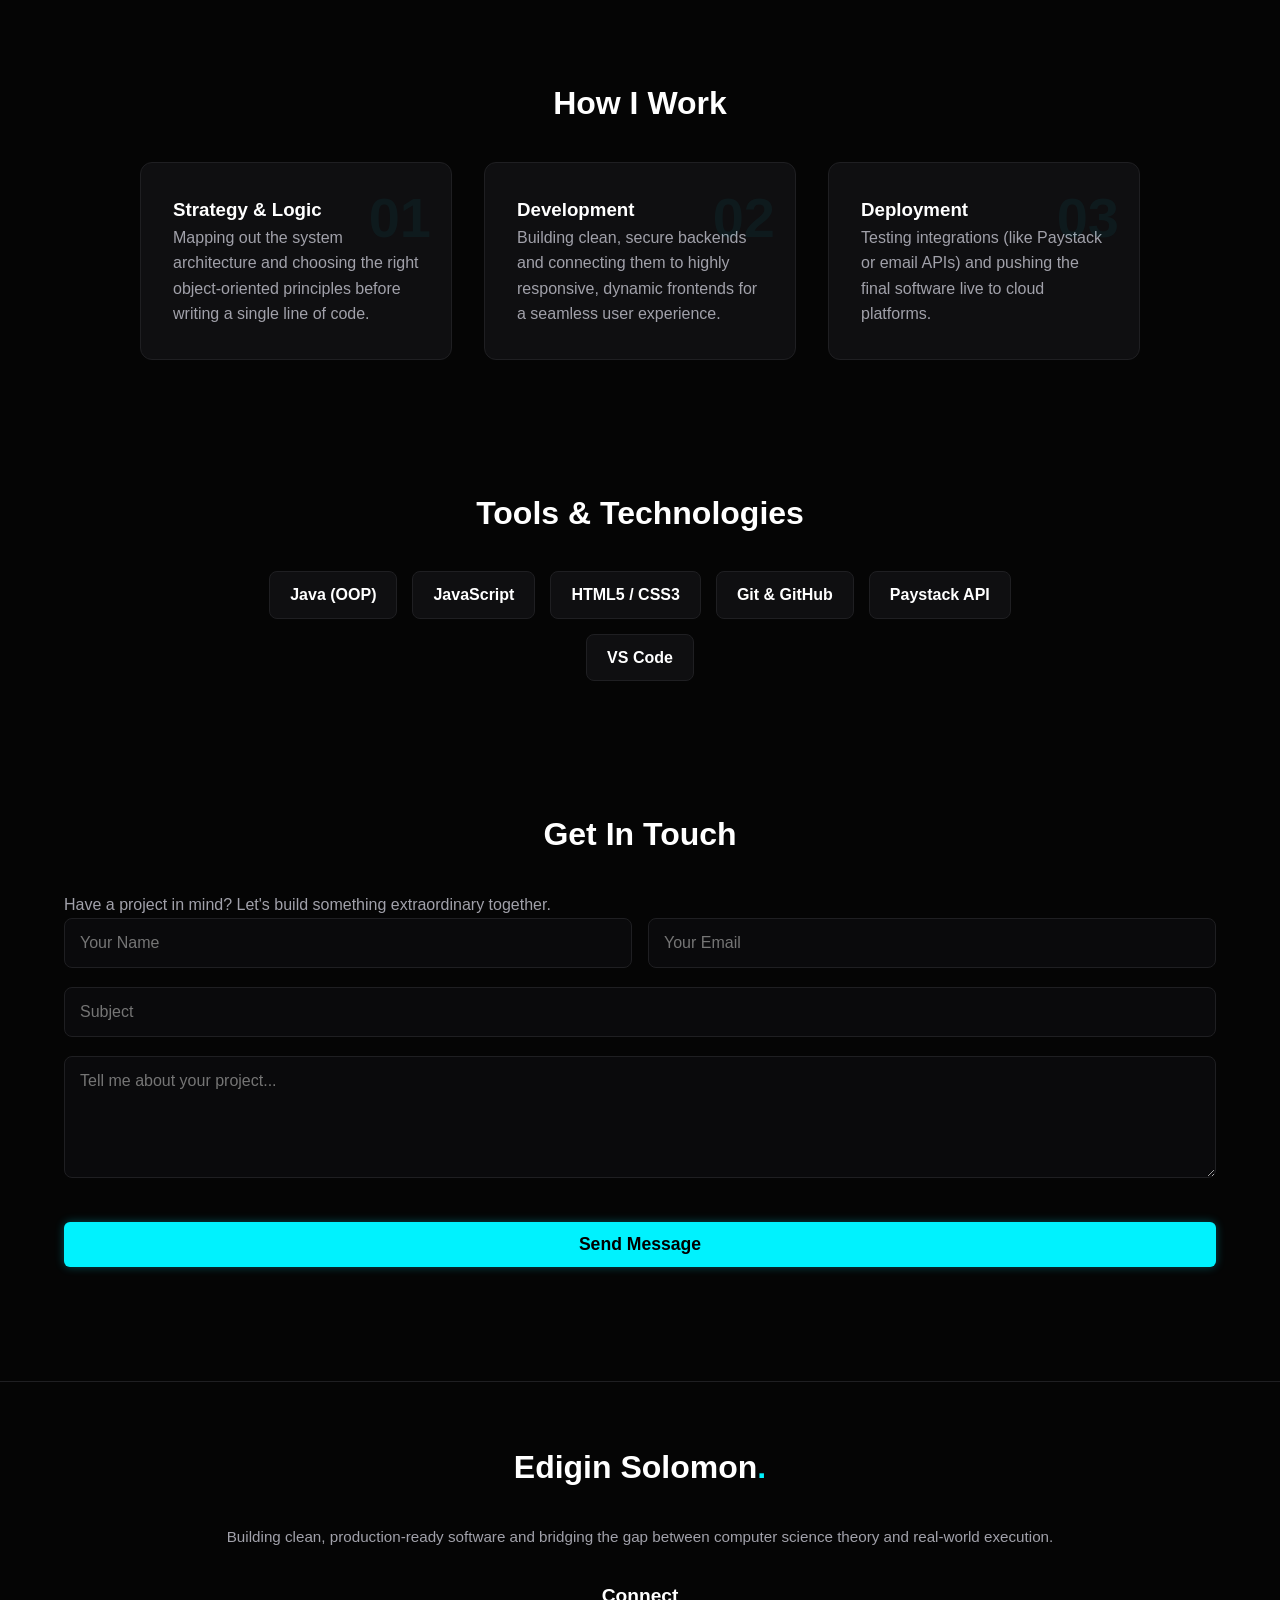
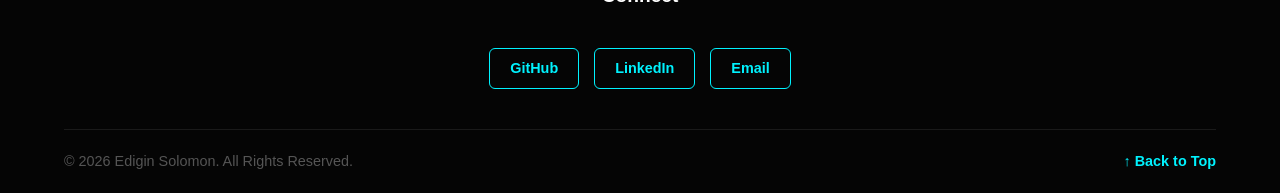
==== commit e1845b7a: "Fixed CSS centering alignment" ====
--- a/index.html
+++ b/index.html
@@ -45,7 +45,7 @@
             
             <p>Build real-world applications, learn modern coding, and launch your tech career.</p>
             
-            <div style="display: flex; gap: 15px; margin-top: 2rem;">
+           <div style="display: flex; justify-content: center; gap: 15px; margin-top: 2rem;">
     <a href="#learn" class="primary-btn">Start Learning</a>
     
     <a href="Edigin_Solomon_CV.pdf" target="_blank" class="primary-btn" style="background: transparent; color: var(--accent); border: 2px solid var(--accent);">
@@ -139,6 +139,38 @@
                 </div>
 
             </div>
+            <section id="reviews" class="reveal" style="padding: 60px 5%; background-color: #050505;">
+            <h2 style="text-align: center; margin-bottom: 3rem;">What People <span style="color: var(--accent);">Say</span></h2>
+            
+            <div class="reviews-grid">
+                <div class="review-card">
+                    <div class="quote-icon">"</div>
+                    <p class="review-text">Solomon's understanding of Java OOP is next-level. He helped me debug my entire backend architecture before our finals.</p>
+                    <div class="reviewer-info">
+                        <h4>David O.</h4>
+                        <span>Software Engineering Student</span>
+                    </div>
+                </div>
+
+                <div class="review-card">
+                    <div class="quote-icon">"</div>
+                    <p class="review-text">We collaborated on a web deployment project. His code is incredibly clean, secure, and always production-ready.</p>
+                    <div class="reviewer-info">
+                        <h4>Michael A.</h4>
+                        <span>Project Partner</span>
+                    </div>
+                </div>
+
+                <div class="review-card">
+                    <div class="quote-icon">"</div>
+                    <p class="review-text">The ATM Simulator he built is flawless. He understands both the strict logic of backend systems and how to make the user interface intuitive.</p>
+                    <div class="reviewer-info">
+                        <h4>Sarah T.</h4>
+                        <span>Computer Science Peer</span>
+                    </div>
+                </div>
+            </div>
+        </section>
         </section>
       <section id="projects" style="padding: 60px 20px;">
     <h2 style="text-align: center; margin-bottom: 40px;">Featured Projects</h2>
@@ -248,7 +280,7 @@
     
     <script src="script.js"></script>
     <a href="https://wa.me/2347037617951" class="whatsapp-float" target="_blank">
-        💬 Chat on WhatsApp
+        💬
     </a>
    <section id="contact">
             <div class="contact-container">
@@ -268,13 +300,29 @@
             </div>
         </section>
 
-     <footer>
-     <div class="footer-content" style="text-align: center; padding: 2rem; border-top: 1px solid #333; margin-top: 2rem;">
-        <p>© 2026 EDIGIN SOLOMON. All Rights Reserved.</p>
-        <div class="social-links" style="margin-top: 1rem;">
-            <a href="https://github.com/kingofviolence214" target="_blank" style="color: #00ffcc; text-decoration: none;">GitHub</a>
-        </div>
-    </div>
-    </footer>
+    <footer id="footer">
+            <div class="footer-content">
+                <div class="footer-brand">
+                    <h2>Edigin Solomon<span style="color: var(--accent);">.</span></h2>
+                    <p>Building clean, production-ready software and bridging the gap between computer science theory and real-world execution.</p>
+                </div>
+
+
+                
+                <div class="footer-social">
+                    <h3>Connect</h3>
+                    <div class="social-icons">
+                        <a href="https://github.com/kingofviolence214" target="_blank">GitHub</a>
+                        <a href="https://www.linkedin.com/in/pretend" target="_blank">LinkedIn</a>
+                        <a href="mailto:eddysolo214@gmail.com">Email</a>
+                    </div>
+                </div>
+            </div>
+            
+            <div class="footer-bottom">
+                <p>&copy; 2026 Edigin Solomon. All Rights Reserved.</p>
+                <a href="#home" class="back-to-top">↑ Back to Top</a>
+            </div>
+        </footer>
 </body>
 </html>
--- a/style.css
+++ b/style.css
@@ -447,6 +447,7 @@
         padding: 1.2rem;
         border-bottom: none;
         border-top: 1px solid var(--border);
+        background-color: rgba(5, 5, 5, 0.95); /* Makes it slightly more solid on mobile */
     }
 
     .logo { display: none; }
@@ -465,6 +466,12 @@
     }
 
     body { padding-bottom: 80px; }
+
+    /* Inside your @media (max-width: 768px) block */
+    .whatsapp-float {
+        bottom: 140px; /* Pushed up significantly to clear the nav */
+        right: 20px;
+    }
 }
 /* --- CHECKOUT MODAL STYLING --- */
 .modal {
@@ -926,4 +933,302 @@
     .about-bio h2 {
         text-align: center;
     }
+}
+/* =========================================
+   FORM & MODAL FIXES (PC & MOBILE)
+   ========================================= */
+
+/* 1. Lock the Modal back into hiding */
+.modal {
+    display: none; /* Keeps it invisible until clicked */
+    position: fixed;
+    top: 0; 
+    left: 0; 
+    width: 100%; 
+    height: 100%;
+    background-color: rgba(0, 0, 0, 0.85);
+    z-index: 9999;
+    justify-content: center;
+    align-items: center;
+}
+
+/* 2. Force all forms to stack cleanly */
+form {
+    display: flex;
+    flex-direction: column;
+    gap: 1.2rem;
+    width: 100%;
+}
+
+/* 3. The side-by-side inputs for the Contact Form on PC */
+.input-group {
+    display: flex;
+    gap: 1rem;
+    width: 100%;
+}
+
+.input-group input {
+    flex: 1; /* Makes Name and Email share the space equally */
+}
+
+/* 4. Beautiful, consistent inputs and text areas */
+input, textarea {
+    width: 100%;
+    padding: 15px;
+    background-color: #0a0a0c;
+    border: 1px solid var(--border);
+    color: var(--text-head);
+    border-radius: 8px;
+    font-size: 1rem;
+    font-family: inherit;
+    transition: all 0.3s ease;
+}
+
+input:focus, textarea:focus {
+    outline: none;
+    border-color: var(--accent);
+    box-shadow: 0 0 15px var(--accent-glow); /* Neon glow when typing */
+}
+
+/* 5. Mobile override: Stack the Name and Email on top of each other on phones */
+@media (max-width: 768px) {
+    .input-group {
+        flex-direction: column;
+    }
+}
+/* =========================================
+   ULTIMATE WHATSAPP MOBILE OVERRIDE
+   ========================================= */
+@media (max-width: 768px) {
+    .whatsapp-float {
+        bottom: 110px !important; /* Forces it permanently above the nav bar */
+        right: 15px !important;
+        transform: scale(0.9) !important; /* Shrinks it slightly so it takes up less space */
+        z-index: 9999 !important; /* Guarantees it stays on top */
+    }
+    /* Inside your @media (max-width: 768px) block */
+    .footer-brand, .footer-links, .footer-social {
+        text-align: center;
+    }
+    
+    .social-icons {
+        justify-content: center;
+    }
+}
+/* =========================================
+   TESTIMONIALS / REVIEWS SECTION
+   ========================================= */
+.reviews-grid {
+    display: grid;
+    grid-template-columns: repeat(auto-fit, minmax(300px, 1fr));
+    gap: 30px;
+    max-width: 1200px;
+    margin: 0 auto;
+}
+
+.review-card {
+    background: var(--bg-card);
+    border: 1px solid var(--border);
+    padding: 30px;
+    border-radius: 12px;
+    position: relative;
+    transition: all 0.3s ease;
+    overflow: hidden;
+}
+
+.review-card:hover {
+    border-color: var(--accent);
+    transform: translateY(-5px);
+    box-shadow: 0 10px 30px rgba(0, 242, 254, 0.15); /* Soft cyan glow */
+}
+
+.quote-icon {
+    font-size: 6rem;
+    color: var(--accent);
+    font-family: Georgia, serif;
+    line-height: 0;
+    position: absolute;
+    top: 50px;
+    left: 20px;
+    opacity: 0.1; /* Keeps it subtle in the background */
+    z-index: 0;
+}
+
+.review-text {
+    color: var(--text-main);
+    font-size: 1.05rem;
+    line-height: 1.7;
+    margin-bottom: 25px;
+    position: relative;
+    z-index: 1;
+    font-style: italic;
+}
+
+.reviewer-info h4 {
+    color: #fff;
+    margin-bottom: 5px;
+    font-size: 1.1rem;
+}
+
+.reviewer-info span {
+    color: var(--accent);
+    font-size: 0.85rem;
+    text-transform: uppercase;
+    letter-spacing: 1px;
+    font-weight: bold;
+}
+/* =========================================
+   THE AGENCY FAT FOOTER
+   ========================================= */
+footer {
+    background-color: #050505;
+    border-top: 1px solid var(--border);
+    padding: 60px 5% 20px 5%;
+    margin-top: 50px;
+}
+
+.footer-content {
+    display: grid;
+    grid-template-columns: repeat(auto-fit, minmax(200px, 1fr));
+    gap: 40px;
+    max-width: 1200px;
+    margin: 0 auto;
+    border-bottom: 1px solid #1a1a1a;
+    padding-bottom: 40px;
+}
+
+.footer-brand p {
+    color: var(--text-main);
+    margin-top: 15px;
+    font-size: 0.95rem;
+    line-height: 1.6;
+}
+
+.footer-links h3, .footer-social h3 {
+    color: var(--text-head);
+    margin-bottom: 20px;
+    font-size: 1.2rem;
+}
+
+.footer-links ul {
+    list-style: none;
+    padding: 0;
+}
+
+.footer-links li {
+    margin-bottom: 10px;
+}
+
+.footer-links a {
+    color: var(--text-main);
+    text-decoration: none;
+    transition: color 0.3s;
+}
+
+.footer-links a:hover {
+    color: var(--accent);
+}
+
+.social-icons {
+    display: flex;
+    gap: 15px;
+    flex-wrap: wrap;
+}
+
+.social-icons a {
+    color: var(--accent);
+    text-decoration: none;
+    font-weight: bold;
+    font-size: 0.9rem;
+    padding: 8px 15px;
+    border: 1px solid var(--accent);
+    border-radius: 5px;
+    transition: all 0.3s ease;
+}
+
+.social-icons a:hover {
+    background: var(--accent);
+    color: #000;
+    box-shadow: 0 0 10px var(--accent-glow);
+}
+
+.footer-bottom {
+    display: flex;
+    justify-content: space-between;
+    align-items: center;
+    max-width: 1200px;
+    margin: 20px auto 0 auto;
+    color: #555;
+    font-size: 0.9rem;
+}
+
+.back-to-top {
+    color: var(--accent);
+    text-decoration: none;
+    font-weight: bold;
+    transition: transform 0.3s;
+}
+
+.back-to-top:hover {
+    transform: translateY(-5px); /* Causes a little 'bounce' effect */
+}
+
+/* Mobile Nav Bar Clearence Fix */
+@media (max-width: 768px) {
+    .footer-bottom {
+        flex-direction: column;
+        gap: 15px;
+        text-align: center;
+        padding-bottom: 80px; /* Pushes the copyright above your bottom nav bar */
+    }
+    /* --- FOOTER ALIGNMENT FIX --- */
+.footer-brand, .footer-links, .footer-social {
+    text-align: left;
+}
+
+.social-icons {
+    justify-content: center; /* Forces the buttons to line up on the left */
+}
+}
+/* Center align the entire footer content */
+.footer-content {
+    display: flex;
+    flex-direction: column;
+    align-items: center;
+    text-align: center;
+    gap: 2rem; /* Adds breathing room between the bio and the connect section */
+}
+
+/* Ensure the social section stays centered */
+.footer-social {
+    display: flex;
+    flex-direction: column;
+    align-items: center;
+    width: 100%;
+}
+
+/* Center the actual buttons */
+.social-icons {
+    display: flex;
+    justify-content: center;
+    gap: 15px;
+    margin-top: 1rem;
+    flex-wrap: wrap; /* Prevents overlap on smaller mobile screens */
+}
+
+/* Ensure your social links look like the buttons in your screenshot */
+.social-icons a {
+    padding: 8px 20px;
+    border: 1px solid var(--accent);
+    color: var(--accent);
+    text-decoration: none;
+    border-radius: 6px;
+    font-weight: bold;
+    transition: all 0.3s ease;
+}
+
+.social-icons a:hover {
+    background-color: var(--accent);
+    color: #000;
+    box-shadow: 0 0 10px var(--accent-glow);
 }
